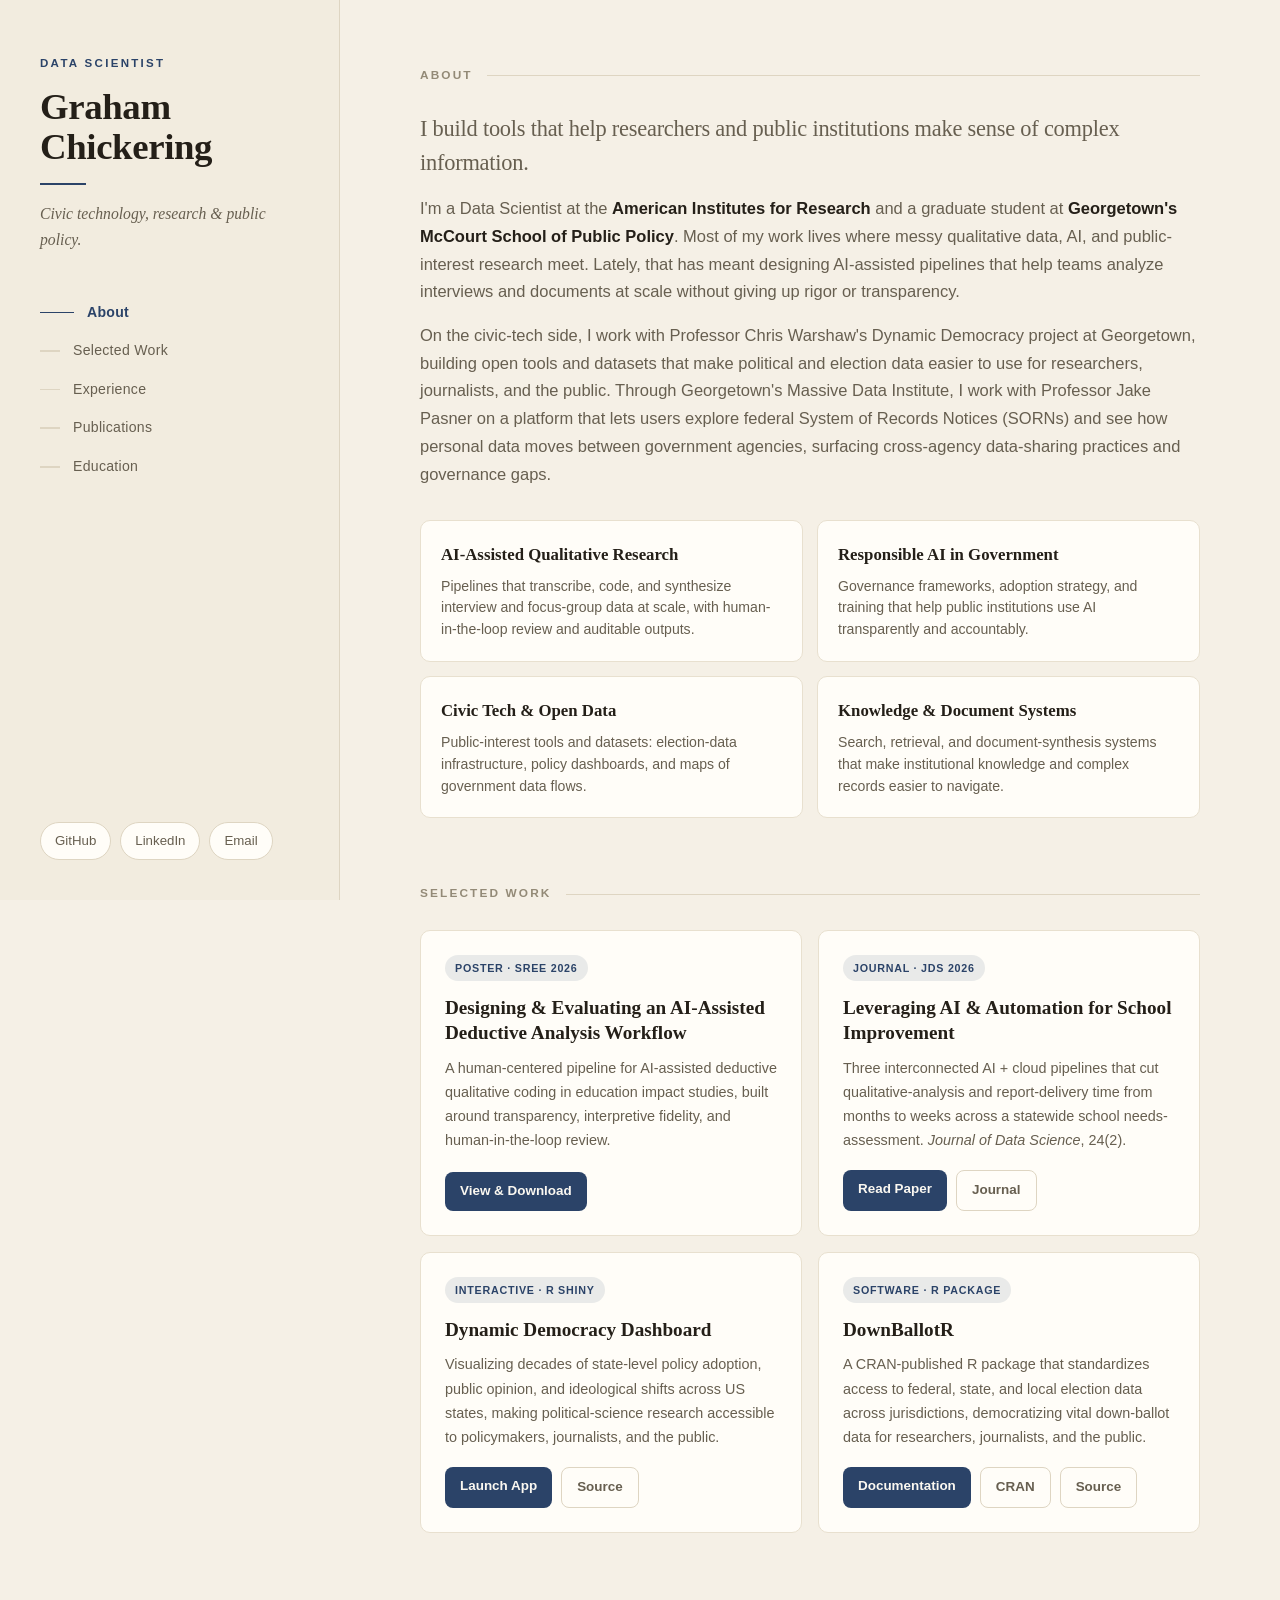
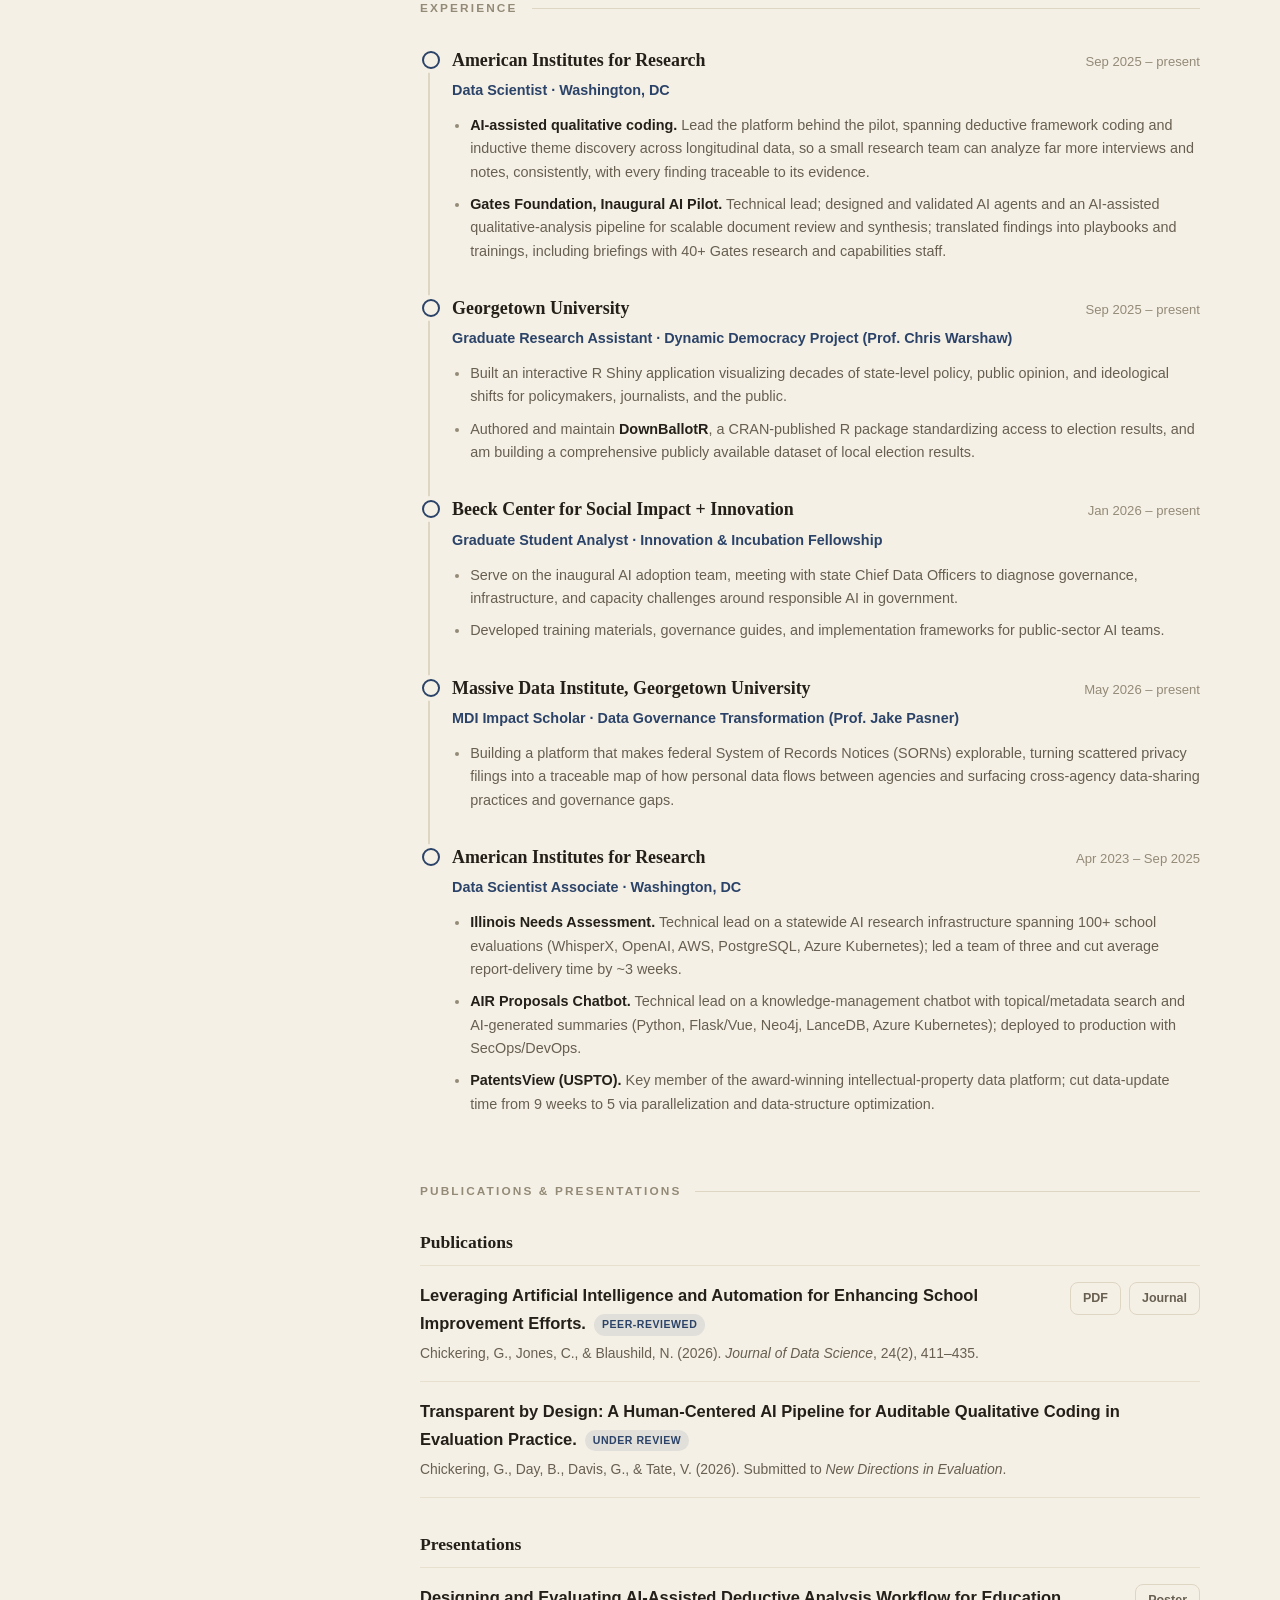
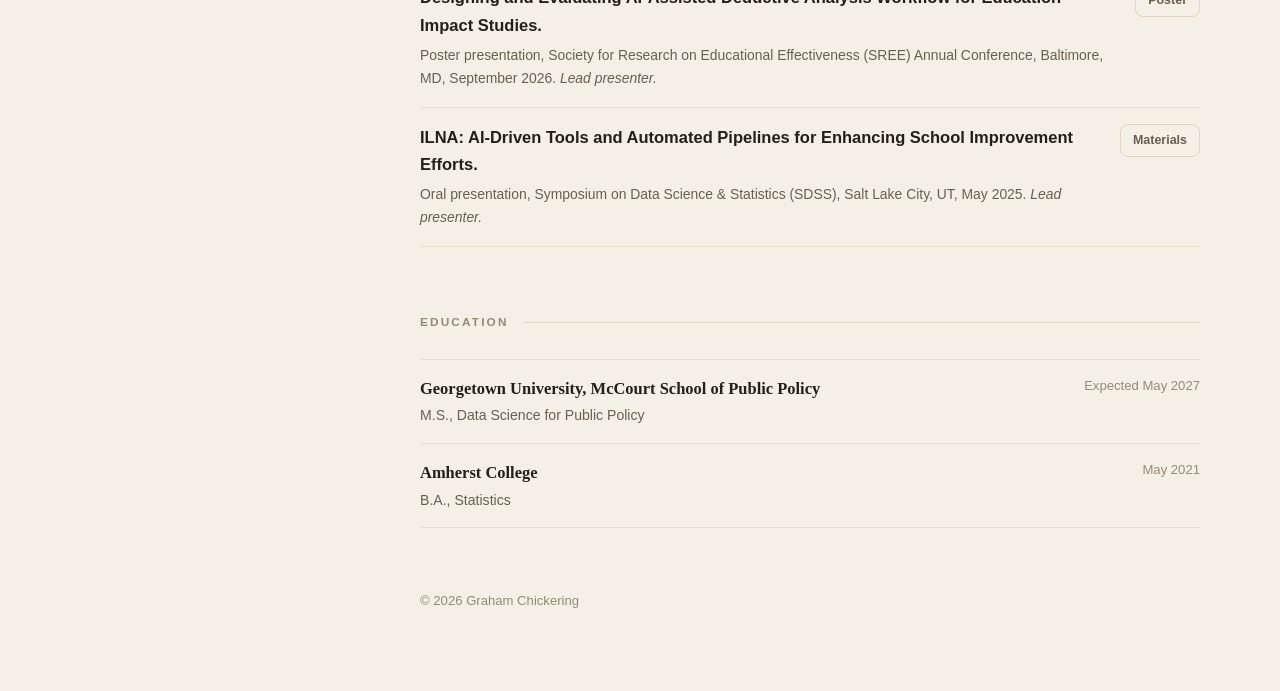
==== index.html @ 58090d2b "Mark JDS paper as peer-reviewed; remove duplicate poster PDF Co-Authored-By: Claude Opus 4.8 (1M con" ====
<!DOCTYPE html>
<html lang="en">
<head>
  <meta charset="utf-8">
  <meta name="viewport" content="width=device-width, initial-scale=1">
  <title>Graham Chickering</title>
  <meta name="description" content="Graham Chickering, Data Scientist working at the intersection of civic technology, research, and public policy.">
  <link rel="stylesheet" href="styles.css">
  <link rel="icon" href="data:image/svg+xml,<svg xmlns='http://www.w3.org/2000/svg' viewBox='0 0 100 100'><text y='.9em' font-size='90'>📊</text></svg>">
</head>
<body>

  <!-- =============== SIDEBAR =============== -->
  <aside class="sidebar">
    <div class="brand">
      <p class="eyebrow">Data Scientist</p>
      <h1>Graham<br>Chickering</h1>
      <p class="tagline">Civic technology, research &amp; public policy.</p>
    </div>

    <nav class="side-nav">
      <a href="#about"><span class="bar"></span>About</a>
      <a href="#work"><span class="bar"></span>Selected Work</a>
      <a href="#experience"><span class="bar"></span>Experience</a>
      <a href="#publications"><span class="bar"></span>Publications</a>
      <a href="#education"><span class="bar"></span>Education</a>
    </nav>

    <div class="contacts">
      <a href="https://github.com/gchickering21" target="_blank" rel="noopener">GitHub</a>
      <a href="https://www.linkedin.com/in/graham-chickering-8012ba193/" target="_blank" rel="noopener">LinkedIn</a>
      <a href="mailto:grahamchickering@gmail.com">Email</a>
    </div>
  </aside>

  <!-- =============== MAIN =============== -->
  <main>
    <div class="inner">

      <!-- ABOUT -->
      <section id="about" class="about">
        <h2 class="section-title">About</h2>
        <p class="lead">I build tools that help researchers and public institutions make sense of complex information.</p>
        <p>I'm a Data Scientist at the <strong>American Institutes for Research</strong> and a graduate student at <strong>Georgetown's McCourt School of Public Policy</strong>. Most of my work lives where messy qualitative data, AI, and public-interest research meet. Lately, that has meant designing AI-assisted pipelines that help teams analyze interviews and documents at scale without giving up rigor or transparency.</p>
        <p>On the civic-tech side, I work with Professor Chris Warshaw's Dynamic Democracy project at Georgetown, building open tools and datasets that make political and election data easier to use for researchers, journalists, and the public. Through Georgetown's Massive Data Institute, I work with Professor Jake Pasner on a platform that lets users explore federal System of Records Notices (SORNs) and see how personal data moves between government agencies, surfacing cross-agency data-sharing practices and governance gaps.</p>

        <div class="focus-grid">
          <div class="focus-item">
            <h3>AI-Assisted Qualitative Research</h3>
            <p>Pipelines that transcribe, code, and synthesize interview and focus-group data at scale, with human-in-the-loop review and auditable outputs.</p>
          </div>
          <div class="focus-item">
            <h3>Responsible AI in Government</h3>
            <p>Governance frameworks, adoption strategy, and training that help public institutions use AI transparently and accountably.</p>
          </div>
          <div class="focus-item">
            <h3>Civic Tech &amp; Open Data</h3>
            <p>Public-interest tools and datasets: election-data infrastructure, policy dashboards, and maps of government data flows.</p>
          </div>
          <div class="focus-item">
            <h3>Knowledge &amp; Document Systems</h3>
            <p>Search, retrieval, and document-synthesis systems that make institutional knowledge and complex records easier to navigate.</p>
          </div>
        </div>
      </section>

      <!-- SELECTED WORK -->
      <section id="work">
        <h2 class="section-title">Selected Work</h2>
        <div class="grid">

          <article class="card">
            <span class="badge">Poster · SREE 2026</span>
            <h3>Designing &amp; Evaluating an AI-Assisted Deductive Analysis Workflow</h3>
            <p>A human-centered pipeline for AI-assisted deductive qualitative coding in education impact studies, built around transparency, interpretive fidelity, and human-in-the-loop review.</p>
            <div class="actions">
              <a class="primary" href="sree.html">View &amp; Download</a>
            </div>
          </article>

          <article class="card">
            <span class="badge">Journal · JDS 2026</span>
            <h3>Leveraging AI &amp; Automation for School Improvement</h3>
            <p>Three interconnected AI + cloud pipelines that cut qualitative-analysis and report-delivery time from months to weeks across a statewide school needs-assessment. <em>Journal of Data Science</em>, 24(2).</p>
            <div class="actions">
              <a class="primary" href="paper.html">Read Paper</a>
              <a class="ghost" href="https://jds-online.org/journal/JDS/article/1464/info" target="_blank" rel="noopener">Journal</a>
            </div>
          </article>

          <article class="card">
            <span class="badge">Interactive · R Shiny</span>
            <h3>Dynamic Democracy Dashboard</h3>
            <p>Visualizing decades of state-level policy adoption, public opinion, and ideological shifts across US states, making political-science research accessible to policymakers, journalists, and the public.</p>
            <div class="actions">
              <a class="primary" href="https://dynamicdemocracy.shinyapps.io/ShinyApp/" target="_blank" rel="noopener">Launch App</a>
              <a class="ghost" href="https://github.com/gchickering21/Dynamic_Democracy_ShinyApp" target="_blank" rel="noopener">Source</a>
            </div>
          </article>

          <article class="card">
            <span class="badge">Software · R package</span>
            <h3>DownBallotR</h3>
            <p>A CRAN-published R package that standardizes access to federal, state, and local election data across jurisdictions, democratizing vital down-ballot data for researchers, journalists, and the public.</p>
            <div class="actions">
              <a class="primary" href="https://gchickering21.github.io/DownBallotR/" target="_blank" rel="noopener">Documentation</a>
              <a class="ghost" href="https://cloud.r-project.org/web/packages/DownBallotR/index.html" target="_blank" rel="noopener">CRAN</a>
              <a class="ghost" href="https://github.com/gchickering21/DownBallotR" target="_blank" rel="noopener">Source</a>
            </div>
          </article>

        </div>
      </section>

      <!-- EXPERIENCE -->
      <section id="experience">
        <h2 class="section-title">Experience</h2>
        <div class="timeline">

          <div class="xp-item">
            <div class="xp-head">
              <span class="org">American Institutes for Research</span>
              <span class="dates">Sep 2025 – present</span>
            </div>
            <p class="xp-role">Data Scientist · Washington, DC</p>
            <ul>
              <li><span class="proj">AI-assisted qualitative coding.</span> Lead the platform behind the pilot, spanning deductive framework coding and inductive theme discovery across longitudinal data, so a small research team can analyze far more interviews and notes, consistently, with every finding traceable to its evidence.</li>
              <li><span class="proj">Gates Foundation, Inaugural AI Pilot.</span> Technical lead; designed and validated AI agents and an AI-assisted qualitative-analysis pipeline for scalable document review and synthesis; translated findings into playbooks and trainings, including briefings with 40+ Gates research and capabilities staff.</li>
            </ul>
          </div>

          <div class="xp-item">
            <div class="xp-head">
              <span class="org">Georgetown University</span>
              <span class="dates">Sep 2025 – present</span>
            </div>
            <p class="xp-role">Graduate Research Assistant · Dynamic Democracy Project (Prof. Chris Warshaw)</p>
            <ul>
              <li>Built an interactive R Shiny application visualizing decades of state-level policy, public opinion, and ideological shifts for policymakers, journalists, and the public.</li>
              <li>Authored and maintain <span class="proj">DownBallotR</span>, a CRAN-published R package standardizing access to election results, and am building a comprehensive publicly available dataset of local election results.</li>
            </ul>
          </div>

          <div class="xp-item">
            <div class="xp-head">
              <span class="org">Beeck Center for Social Impact + Innovation</span>
              <span class="dates">Jan 2026 – present</span>
            </div>
            <p class="xp-role">Graduate Student Analyst · <a href="https://beeckcenter.georgetown.edu/projects/innovation-incubation-fellowship/" target="_blank" rel="noopener">Innovation &amp; Incubation Fellowship</a></p>
            <ul>
              <li>Serve on the inaugural AI adoption team, meeting with state Chief Data Officers to diagnose governance, infrastructure, and capacity challenges around responsible AI in government.</li>
              <li>Developed training materials, governance guides, and implementation frameworks for public-sector AI teams.</li>
            </ul>
          </div>

          <div class="xp-item">
            <div class="xp-head">
              <span class="org">Massive Data Institute, Georgetown University</span>
              <span class="dates">May 2026 – present</span>
            </div>
            <p class="xp-role">MDI Impact Scholar · <a href="https://mdi.georgetown.edu/dgt/" target="_blank" rel="noopener">Data Governance Transformation</a> (Prof. Jake Pasner)</p>
            <ul>
              <li>Building a platform that makes federal System of Records Notices (SORNs) explorable, turning scattered privacy filings into a traceable map of how personal data flows between agencies and surfacing cross-agency data-sharing practices and governance gaps.</li>
            </ul>
          </div>

          <div class="xp-item">
            <div class="xp-head">
              <span class="org">American Institutes for Research</span>
              <span class="dates">Apr 2023 – Sep 2025</span>
            </div>
            <p class="xp-role">Data Scientist Associate · Washington, DC</p>
            <ul>
              <li><span class="proj">Illinois Needs Assessment.</span> Technical lead on a statewide AI research infrastructure spanning 100+ school evaluations (WhisperX, OpenAI, AWS, PostgreSQL, Azure Kubernetes); led a team of three and cut average report-delivery time by ~3 weeks.</li>
              <li><span class="proj">AIR Proposals Chatbot.</span> Technical lead on a knowledge-management chatbot with topical/metadata search and AI-generated summaries (Python, Flask/Vue, Neo4j, LanceDB, Azure Kubernetes); deployed to production with SecOps/DevOps.</li>
              <li><span class="proj">PatentsView (USPTO).</span> Key member of the award-winning intellectual-property data platform; cut data-update time from 9 weeks to 5 via parallelization and data-structure optimization.</li>
            </ul>
          </div>

        </div>
      </section>

      <!-- PUBLICATIONS -->
      <section id="publications">
        <h2 class="section-title">Publications &amp; Presentations</h2>

        <div class="pub-group">
          <h3>Publications</h3>

          <div class="pub">
            <div class="cite">
              <p class="cite"><span class="title">Leveraging Artificial Intelligence and Automation for Enhancing School Improvement Efforts.</span><span class="status">Peer-reviewed</span></p>
              <p class="venue">Chickering, G., Jones, C., &amp; Blaushild, N. (2026). <em>Journal of Data Science</em>, 24(2), 411–435.</p>
            </div>
            <div class="pub-links">
              <a href="paper.html">PDF</a>
              <a href="https://jds-online.org/journal/JDS/article/1464/info" target="_blank" rel="noopener">Journal</a>
            </div>
          </div>

          <div class="pub">
            <div class="cite">
              <p class="cite"><span class="title">Transparent by Design: A Human-Centered AI Pipeline for Auditable Qualitative Coding in Evaluation Practice.</span><span class="status">Under review</span></p>
              <p class="venue">Chickering, G., Day, B., Davis, G., &amp; Tate, V. (2026). Submitted to <em>New Directions in Evaluation</em>.</p>
            </div>
          </div>
        </div>

        <div class="pub-group">
          <h3>Presentations</h3>

          <div class="pub">
            <div class="cite">
              <p class="cite"><span class="title">Designing and Evaluating AI-Assisted Deductive Analysis Workflow for Education Impact Studies.</span></p>
              <p class="venue">Poster presentation, Society for Research on Educational Effectiveness (SREE) Annual Conference, Baltimore, MD, September 2026. <em>Lead presenter.</em></p>
            </div>
            <div class="pub-links">
              <a href="sree.html">Poster</a>
            </div>
          </div>

          <div class="pub">
            <div class="cite">
              <p class="cite"><span class="title">ILNA: AI-Driven Tools and Automated Pipelines for Enhancing School Improvement Efforts.</span></p>
              <p class="venue">Oral presentation, Symposium on Data Science &amp; Statistics (SDSS), Salt Lake City, UT, May 2025. <em>Lead presenter.</em></p>
            </div>
            <div class="pub-links">
              <a href="https://github.com/gchickering21/SDSS2025_materials" target="_blank" rel="noopener">Materials</a>
            </div>
          </div>
        </div>
      </section>

      <!-- EDUCATION -->
      <section id="education">
        <h2 class="section-title">Education</h2>
        <div class="edu-item">
          <div>
            <div class="school">Georgetown University, McCourt School of Public Policy</div>
            <div class="deg">M.S., Data Science for Public Policy</div>
          </div>
          <span class="dates">Expected May 2027</span>
        </div>
        <div class="edu-item">
          <div>
            <div class="school">Amherst College</div>
            <div class="deg">B.A., Statistics</div>
          </div>
          <span class="dates">May 2021</span>
        </div>
      </section>

      <footer>
        <p>&copy; <span id="yr">2026</span> Graham Chickering</p>
      </footer>

    </div>
  </main>

  <script>
    document.getElementById('yr').textContent = new Date().getFullYear();

    // Scroll-spy: highlight the sidebar link for the section in view
    const links = [...document.querySelectorAll('.side-nav a')];
    const map = new Map(links.map(a => [a.getAttribute('href').slice(1), a]));
    const spy = new IntersectionObserver((entries) => {
      entries.forEach(e => {
        if (e.isIntersecting) {
          links.forEach(a => a.classList.remove('active'));
          map.get(e.target.id)?.classList.add('active');
        }
      });
    }, { rootMargin: '-45% 0px -50% 0px', threshold: 0 });
    document.querySelectorAll('main section[id]').forEach(s => spy.observe(s));
  </script>
</body>
</html>
---- styles.css ----
/* =======================================================================
   Graham Chickering — personal site
   Warm academic · fixed sidebar · serif display + sans body
   ======================================================================= */

:root {
  --bg: #f5f0e6;                /* warm paper */
  --surface: #fffdf8;           /* ivory card */
  --surface-2: #ece5d6;
  --border: #ded5c2;
  --border-soft: #e8e0cf;
  --text: #241f18;              /* dark ink */
  --text-muted: #675f50;
  --text-dim: #938a77;
  --accent: #2b4368;            /* navy ink */
  --accent-ink: #223a5c;
  --accent-soft: rgba(43, 67, 104, .10);
  --sidebar-w: 340px;
  --radius: 10px;
  --maxw: 780px;
  --serif: "Iowan Old Style", "Palatino Linotype", Palatino, Georgia, Cambria, "Times New Roman", serif;
  --sans: "Inter", -apple-system, BlinkMacSystemFont, "Segoe UI", Roboto, Helvetica, Arial, sans-serif;
}

* { box-sizing: border-box; }
html { -webkit-text-size-adjust: 100%; scroll-behavior: smooth; }
body {
  margin: 0;
  font-family: var(--sans);
  background: var(--bg);
  color: var(--text);
  line-height: 1.68;
  font-size: 16.5px;
  -webkit-font-smoothing: antialiased;
}
a { color: var(--accent); text-decoration: none; }
a:hover { color: var(--accent-ink); text-decoration: underline; text-underline-offset: 2px; }
::selection { background: var(--accent-soft); color: var(--accent-ink); }

/* ---- Layout ----------------------------------------------------------- */
.sidebar {
  position: fixed; top: 0; left: 0; z-index: 10;
  width: var(--sidebar-w); height: 100vh;
  padding: 54px 40px 40px;
  display: flex; flex-direction: column;
  border-right: 1px solid var(--border);
  background: #f2ecdf;
  overflow-y: auto;
}
main {
  margin-left: var(--sidebar-w);
  padding: 66px clamp(28px, 6vw, 92px);
}
.inner { max-width: var(--maxw); margin: 0 auto; }

/* ---- Sidebar ---------------------------------------------------------- */
.brand { margin-bottom: 34px; }
.eyebrow {
  font-size: .72rem; letter-spacing: .2em; text-transform: uppercase;
  color: var(--accent); font-weight: 600; margin: 0 0 14px;
}
.brand h1 {
  font-family: var(--serif); font-weight: 600;
  font-size: 2.3rem; line-height: 1.08; margin: 0 0 16px; letter-spacing: -.01em;
  color: var(--text);
}
.brand h1::after {
  content: ""; display: block; width: 46px; height: 2px;
  background: var(--accent); margin: 16px 0 0;
}
.brand .tagline { color: var(--text-muted); font-size: .98rem; margin: 0; font-family: var(--serif); font-style: italic; }

nav.side-nav { margin: 6px 0 30px; display: flex; flex-direction: column; gap: 1px; }
nav.side-nav a {
  display: flex; align-items: center; gap: 13px;
  color: var(--text-muted); font-size: .88rem; font-weight: 500;
  padding: 7px 0; letter-spacing: .02em; transition: color .18s;
}
nav.side-nav a:hover { color: var(--text); text-decoration: none; }
nav.side-nav a .bar { width: 20px; height: 1.5px; background: var(--border); transition: all .18s; }
nav.side-nav a:hover .bar { background: var(--text-muted); width: 28px; }
nav.side-nav a.active { color: var(--accent); font-weight: 600; }
nav.side-nav a.active .bar { background: var(--accent); width: 34px; }

.contacts { margin-top: auto; padding-top: 26px; display: flex; flex-wrap: wrap; gap: 9px; }
.contacts a {
  display: inline-flex; align-items: center; gap: 7px;
  padding: 7px 14px; border: 1px solid var(--border); border-radius: 999px;
  color: var(--text-muted); font-size: .83rem; font-weight: 500; transition: all .18s; background: var(--surface);
}
.contacts a:hover { color: var(--accent); border-color: var(--accent); text-decoration: none; }

/* ---- Sections --------------------------------------------------------- */
section { margin-bottom: 66px; scroll-margin-top: 40px; }
section:last-of-type { margin-bottom: 40px; }
.section-title {
  font-size: .74rem; letter-spacing: .18em; text-transform: uppercase;
  color: var(--text-dim); font-weight: 700; margin: 0 0 26px;
  display: flex; align-items: center; gap: 14px;
}
.section-title::after { content: ""; flex: 1; height: 1px; background: var(--border); }

.lead {
  font-family: var(--serif); font-size: 1.4rem; line-height: 1.5; color: var(--text);
  margin: 0 0 22px; letter-spacing: -.01em;
}
.about p { color: var(--text-muted); margin: 0 0 16px; }
.about p strong { color: var(--text); font-weight: 600; }

/* ---- Focus areas ------------------------------------------------------ */
.focus-grid { display: grid; grid-template-columns: repeat(2, 1fr); gap: 14px; margin-top: 32px; }
@media (max-width: 560px) { .focus-grid { grid-template-columns: 1fr; } }
.focus-item {
  padding: 20px; border: 1px solid var(--border-soft); border-radius: var(--radius);
  background: var(--surface); transition: border-color .18s, transform .18s;
}
.focus-item:hover { border-color: var(--accent); transform: translateY(-2px); }
.focus-item h3 { font-family: var(--serif); margin: 0 0 6px; font-size: 1.05rem; color: var(--text); font-weight: 600; }
.focus-item p { margin: 0; color: var(--text-muted); font-size: .88rem; line-height: 1.56; }

/* ---- Work cards ------------------------------------------------------- */
.grid { display: grid; grid-template-columns: repeat(2, 1fr); gap: 16px; }
@media (max-width: 620px) { .grid { grid-template-columns: 1fr; } }
.card {
  position: relative; background: var(--surface); border: 1px solid var(--border-soft);
  border-radius: var(--radius); padding: 24px; display: flex; flex-direction: column;
  transition: border-color .18s, transform .18s, box-shadow .18s;
}
.card:hover { border-color: var(--accent); transform: translateY(-2px); box-shadow: 0 12px 30px rgba(60,45,20,.08); }
.card .badge {
  align-self: flex-start; font-size: .67rem; font-weight: 700; letter-spacing: .07em;
  text-transform: uppercase; color: var(--accent); background: var(--accent-soft);
  padding: 4px 10px; border-radius: 999px; margin-bottom: 15px;
}
.card h3 { font-family: var(--serif); margin: 0 0 10px; font-size: 1.2rem; line-height: 1.28; color: var(--text); font-weight: 600; }
.card p { margin: 0 0 18px; color: var(--text-muted); font-size: .9rem; flex: 1; }
.card .actions { display: flex; flex-wrap: wrap; gap: 9px; }
.card .actions a { font-size: .84rem; font-weight: 600; padding: 8px 15px; border-radius: 8px; transition: all .15s; }
.card .actions a.primary { background: var(--accent); color: #fbf8f1; }
.card .actions a.primary:hover { filter: brightness(1.12); color: #fbf8f1; text-decoration: none; }
.card .actions a.ghost { border: 1px solid var(--border); color: var(--text-muted); }
.card .actions a.ghost:hover { border-color: var(--accent); color: var(--accent); text-decoration: none; }
.card.pending { border-style: dashed; border-color: var(--border); }
.card.pending .badge { background: var(--surface-2); color: var(--text-dim); }
.card code { background: var(--surface-2); padding: 1px 6px; border-radius: 5px; font-size: .82em; color: var(--accent-ink); }

/* ---- Experience timeline ---------------------------------------------- */
.xp-item { position: relative; padding: 0 0 30px 32px; }
.xp-item:last-child { padding-bottom: 0; }
.xp-item::before { content: ""; position: absolute; left: 8px; top: 8px; bottom: -6px; width: 2px; background: var(--border); }
.xp-item:last-child::before { display: none; }
.xp-item::after {
  content: ""; position: absolute; left: 2px; top: 6px; width: 14px; height: 14px; border-radius: 50%;
  background: var(--bg); border: 2px solid var(--accent); box-shadow: 0 0 0 4px var(--bg);
}
.xp-head { display: flex; justify-content: space-between; gap: 14px; flex-wrap: wrap; align-items: baseline; }
.xp-head .org { font-family: var(--serif); font-weight: 600; font-size: 1.12rem; color: var(--text); }
.xp-head .dates { color: var(--text-dim); font-size: .82rem; white-space: nowrap; }
.xp-role { color: var(--accent); font-weight: 600; margin: 3px 0 12px; font-size: .9rem; }
.xp-item ul { margin: 0; padding-left: 1.1em; }
.xp-item li { margin: 0 0 9px; font-size: .9rem; color: var(--text-muted); line-height: 1.62; }
.xp-item li::marker { color: var(--text-dim); }
.xp-item li:last-child { margin-bottom: 0; }
.xp-item li .proj { font-weight: 600; color: var(--text); }

/* ---- Publications ----------------------------------------------------- */
.pub-group { margin-bottom: 32px; }
.pub-group:last-child { margin-bottom: 0; }
.pub-group h3 { font-family: var(--serif); font-size: 1.1rem; margin: 0 0 8px; color: var(--text); font-weight: 600; }
.pub {
  padding: 16px 0; border-top: 1px solid var(--border-soft);
  display: grid; grid-template-columns: 1fr auto; gap: 6px 18px; align-items: start;
}
.pub:last-child { border-bottom: 1px solid var(--border-soft); }
.pub .cite { margin: 0; }
.pub .cite .title { font-weight: 600; color: var(--text); }
.pub .venue { color: var(--text-muted); font-size: .87rem; margin: 4px 0 0; }
.pub .status {
  display: inline-block; font-size: .66rem; font-weight: 700; letter-spacing: .05em;
  text-transform: uppercase; color: var(--accent); background: var(--accent-soft);
  padding: 2px 8px; border-radius: 999px; margin-left: 8px; vertical-align: middle;
}
.pub .pub-links { display: flex; flex-wrap: wrap; gap: 8px; justify-self: end; }
.pub .pub-links a {
  font-size: .78rem; font-weight: 600; padding: 5px 12px; border-radius: 8px;
  border: 1px solid var(--border); color: var(--text-muted); white-space: nowrap; transition: all .15s;
}
.pub .pub-links a:hover { border-color: var(--accent); color: var(--accent); text-decoration: none; }
@media (max-width: 600px) { .pub { grid-template-columns: 1fr; } .pub .pub-links { justify-self: start; } }

/* ---- Education -------------------------------------------------------- */
.edu-item {
  display: flex; justify-content: space-between; gap: 16px; flex-wrap: wrap;
  padding: 15px 0; border-top: 1px solid var(--border-soft);
}
.edu-item:last-of-type { border-bottom: 1px solid var(--border-soft); }
.edu-item .school { font-family: var(--serif); font-weight: 600; color: var(--text); font-size: 1.03rem; }
.edu-item .deg { color: var(--text-muted); font-size: .88rem; margin-top: 2px; }
.edu-item .dates { color: var(--text-dim); font-size: .82rem; white-space: nowrap; }
.honors { margin: 16px 0 0; color: var(--text-dim); font-size: .85rem; }

footer { color: var(--text-dim); font-size: .82rem; padding-top: 8px; }

/* ---- Responsive: collapse sidebar to top ------------------------------ */
@media (max-width: 900px) {
  .sidebar {
    position: static; width: 100%; height: auto; overflow: visible;
    padding: 40px 28px 26px; border-right: 0; border-bottom: 1px solid var(--border);
  }
  main { margin-left: 0; padding: 44px 28px; }
  .contacts { margin-top: 24px; }
  nav.side-nav { flex-flow: row wrap; gap: 6px 18px; margin-bottom: 6px; }
  nav.side-nav a .bar { display: none; }
  nav.side-nav a { padding: 4px 0; }
}

/* ---- PDF viewer pages ------------------------------------------------- */
body.viewer { display: flex; flex-direction: column; min-height: 100vh; }
.viewer-bar {
  display: flex; align-items: center; gap: 16px; flex-wrap: wrap;
  padding: 14px 24px; border-bottom: 1px solid var(--border); background: #f2ecdf;
}
.viewer-bar .back { font-weight: 600; color: var(--text-muted); }
.viewer-bar .back:hover { color: var(--accent); text-decoration: none; }
.viewer-bar h1 { font-family: var(--serif); font-size: 1.05rem; margin: 0; font-weight: 600; color: var(--text); flex: 1; min-width: 200px; }
.viewer-bar a.dl {
  background: var(--accent); color: #fbf8f1; padding: 8px 16px; border-radius: 8px;
  font-weight: 600; font-size: .86rem;
}
.viewer-bar a.dl:hover { filter: brightness(1.12); color: #fbf8f1; text-decoration: none; }
.viewer-bar a.dl.alt { background: transparent; border: 1px solid var(--border); color: var(--text-muted); }
.viewer-bar a.dl.alt:hover { border-color: var(--accent); color: var(--accent); filter: none; }
.pdf-frame { flex: 1; border: 0; width: 100%; min-height: 82vh; background: var(--surface-2); }
.pdf-fallback { padding: 40px 22px; text-align: center; color: var(--text-muted); }
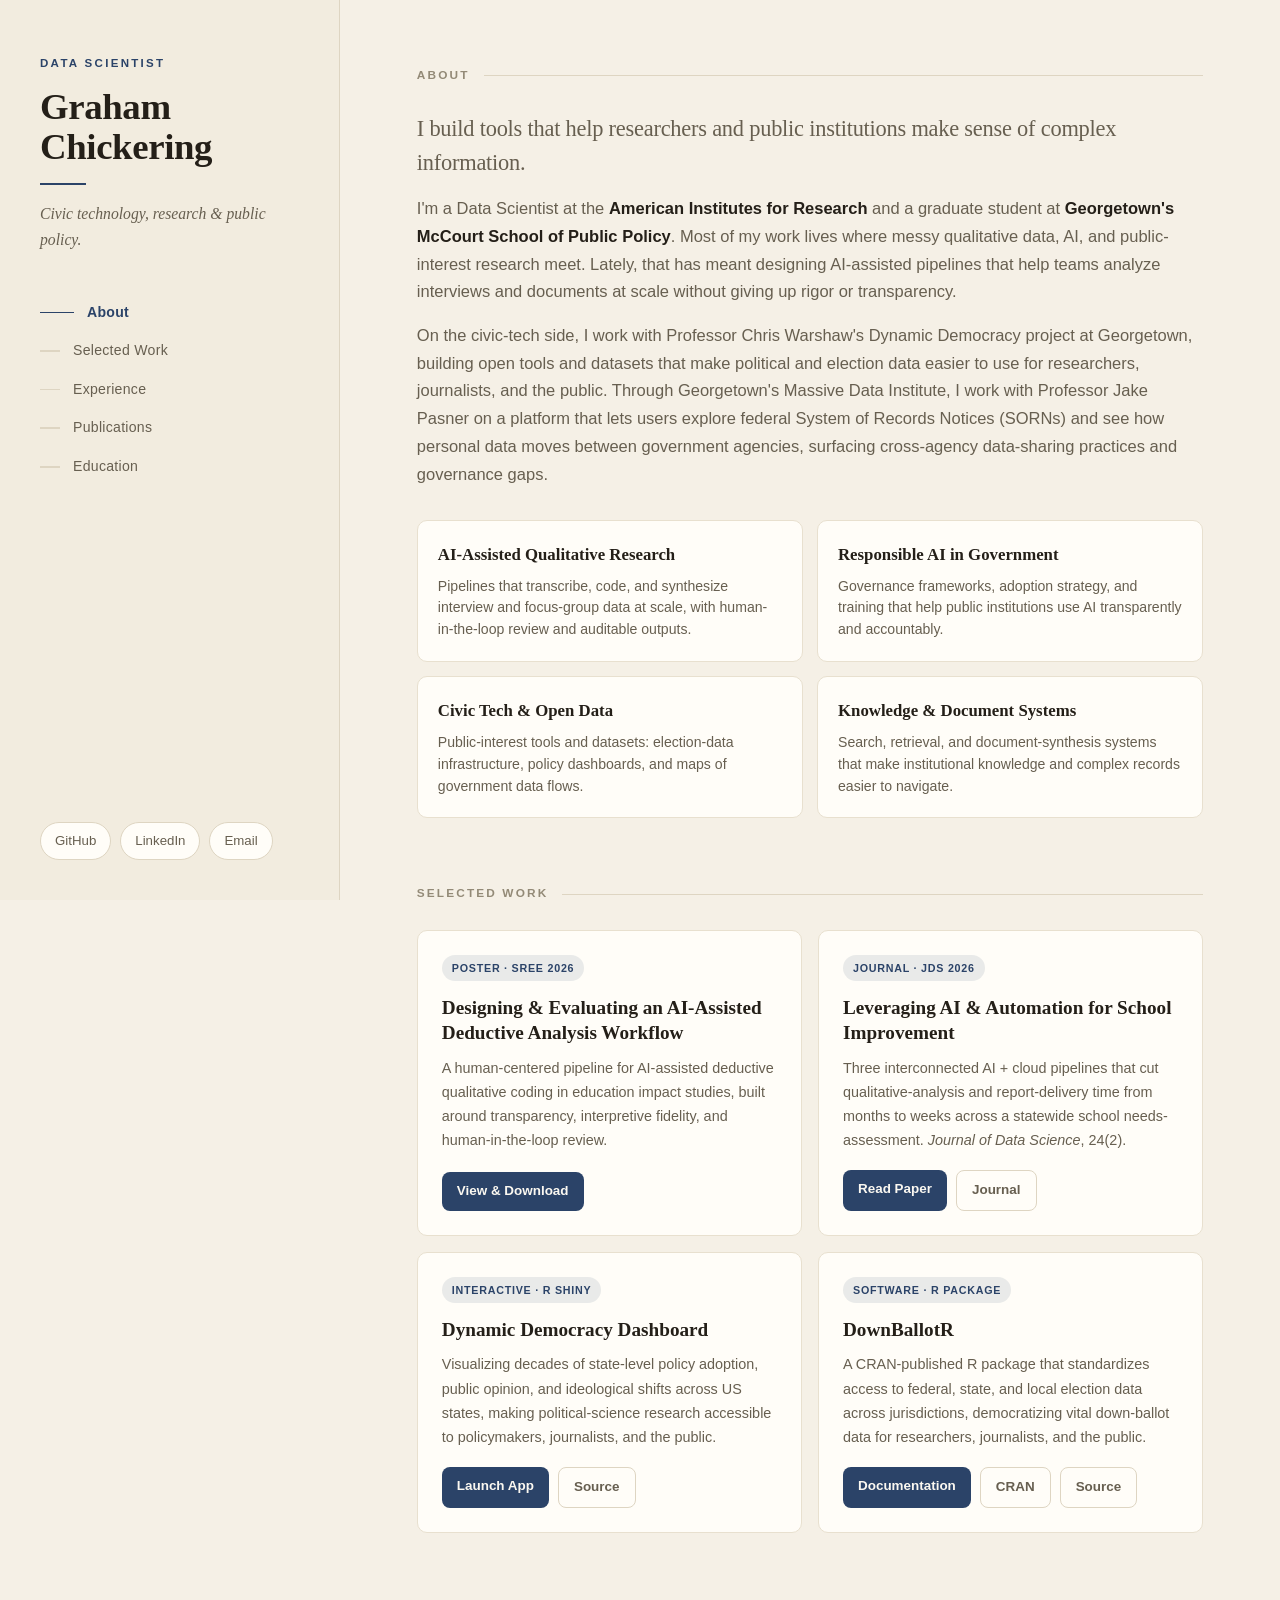
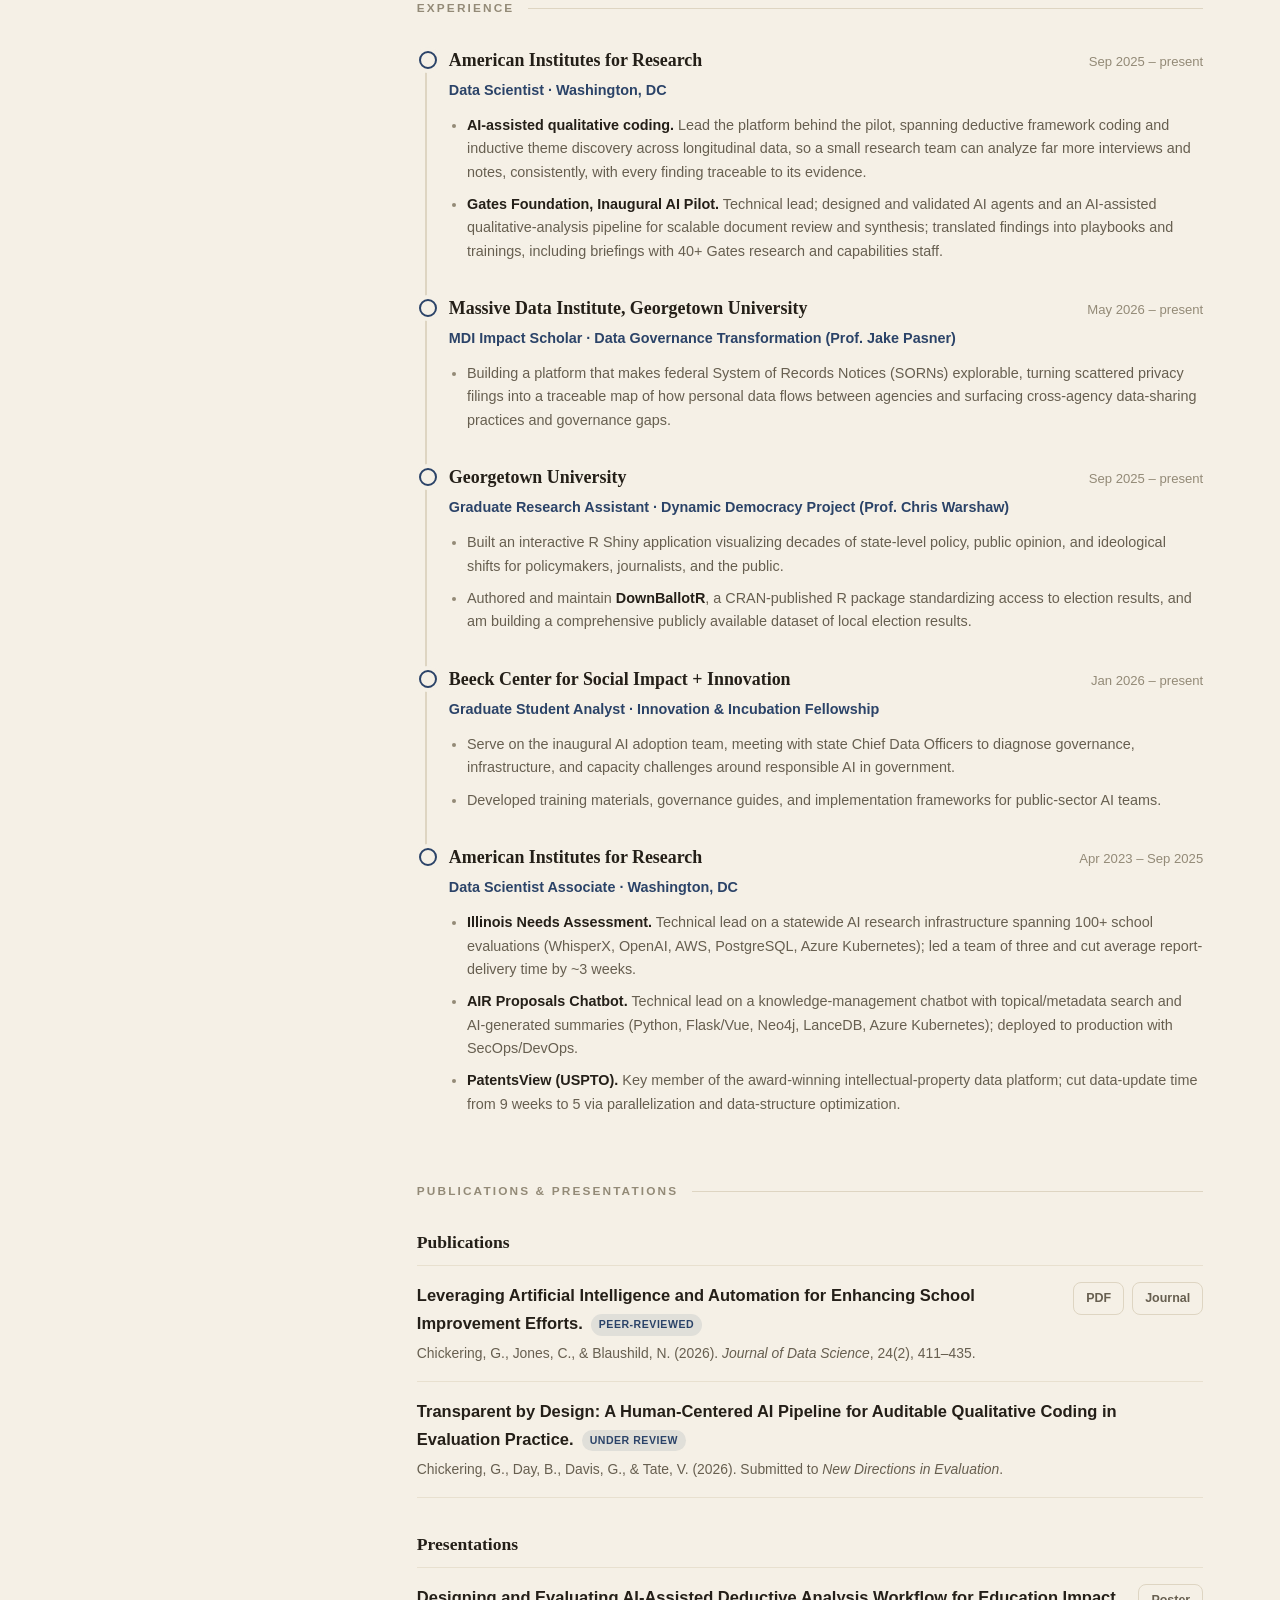
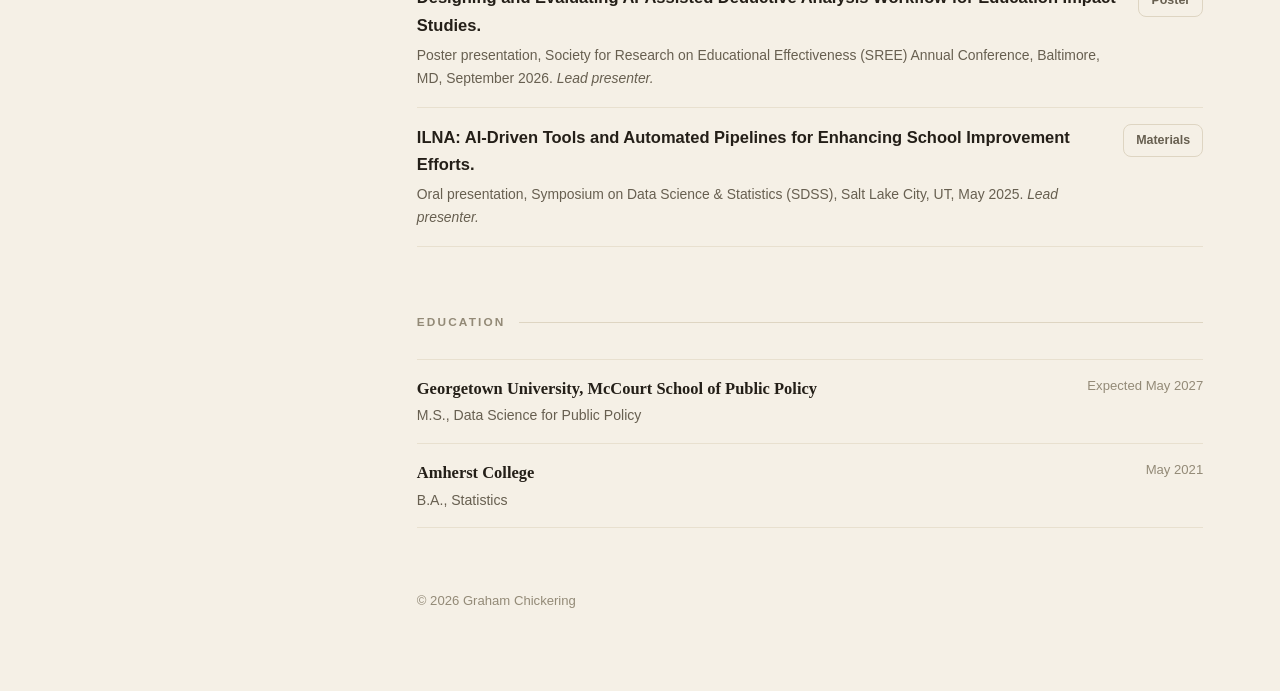
==== commit c4f32e18: "Move MDI Impact Scholar to second in Experience Co-Authored-By: Claude Opus 4.8 (1M context) <norepl" ====
--- a/index.html
+++ b/index.html
@@ -131,6 +131,17 @@
 
           <div class="xp-item">
             <div class="xp-head">
+              <span class="org">Massive Data Institute, Georgetown University</span>
+              <span class="dates">May 2026 – present</span>
+            </div>
+            <p class="xp-role">MDI Impact Scholar · <a href="https://mdi.georgetown.edu/dgt/" target="_blank" rel="noopener">Data Governance Transformation</a> (Prof. Jake Pasner)</p>
+            <ul>
+              <li>Building a platform that makes federal System of Records Notices (SORNs) explorable, turning scattered privacy filings into a traceable map of how personal data flows between agencies and surfacing cross-agency data-sharing practices and governance gaps.</li>
+            </ul>
+          </div>
+
+          <div class="xp-item">
+            <div class="xp-head">
               <span class="org">Georgetown University</span>
               <span class="dates">Sep 2025 – present</span>
             </div>
@@ -150,17 +161,6 @@
             <ul>
               <li>Serve on the inaugural AI adoption team, meeting with state Chief Data Officers to diagnose governance, infrastructure, and capacity challenges around responsible AI in government.</li>
               <li>Developed training materials, governance guides, and implementation frameworks for public-sector AI teams.</li>
-            </ul>
-          </div>
-
-          <div class="xp-item">
-            <div class="xp-head">
-              <span class="org">Massive Data Institute, Georgetown University</span>
-              <span class="dates">May 2026 – present</span>
-            </div>
-            <p class="xp-role">MDI Impact Scholar · <a href="https://mdi.georgetown.edu/dgt/" target="_blank" rel="noopener">Data Governance Transformation</a> (Prof. Jake Pasner)</p>
-            <ul>
-              <li>Building a platform that makes federal System of Records Notices (SORNs) explorable, turning scattered privacy filings into a traceable map of how personal data flows between agencies and surfacing cross-agency data-sharing practices and governance gaps.</li>
             </ul>
           </div>
 
--- a/styles.css
+++ b/styles.css
@@ -17,7 +17,7 @@
   --accent-soft: rgba(43, 67, 104, .10);
   --sidebar-w: 340px;
   --radius: 10px;
-  --maxw: 780px;
+  --maxw: 1160px;
   --serif: "Iowan Old Style", "Palatino Linotype", Palatino, Georgia, Cambria, "Times New Roman", serif;
   --sans: "Inter", -apple-system, BlinkMacSystemFont, "Segoe UI", Roboto, Helvetica, Arial, sans-serif;
 }
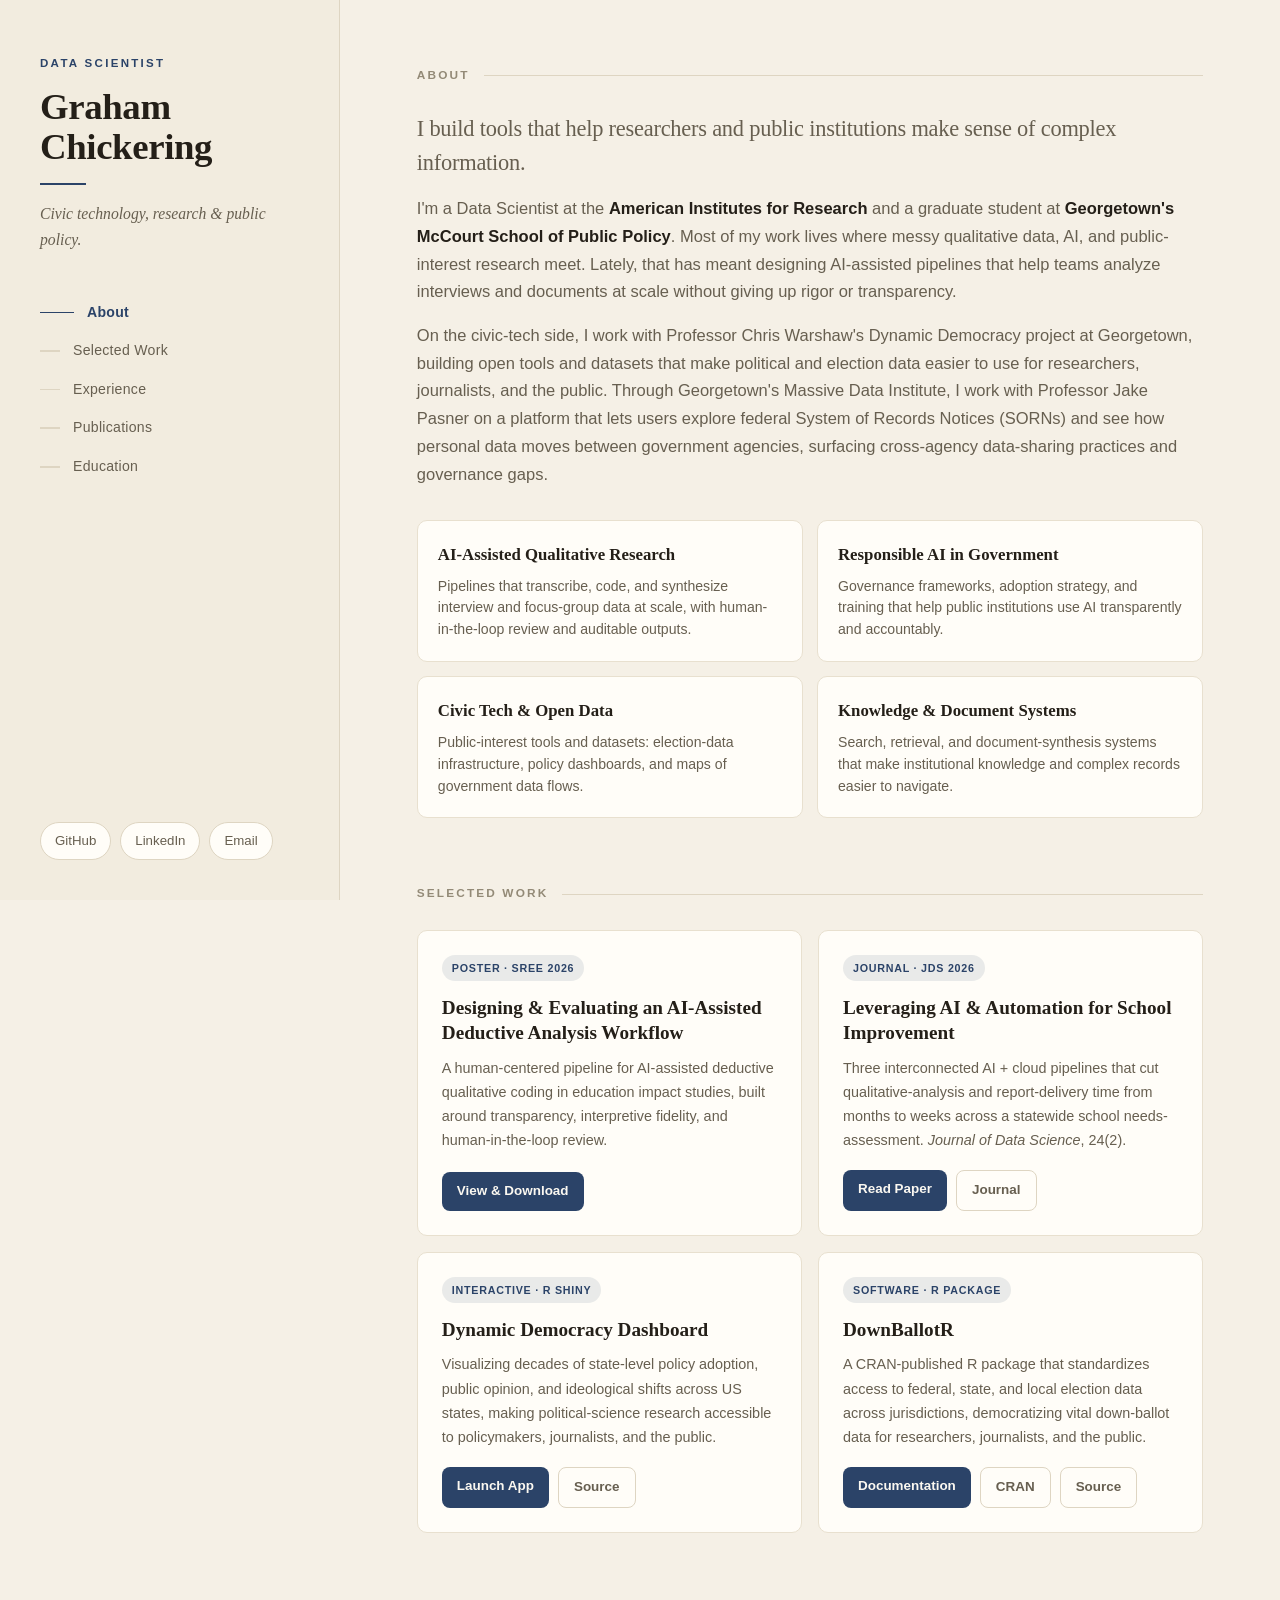
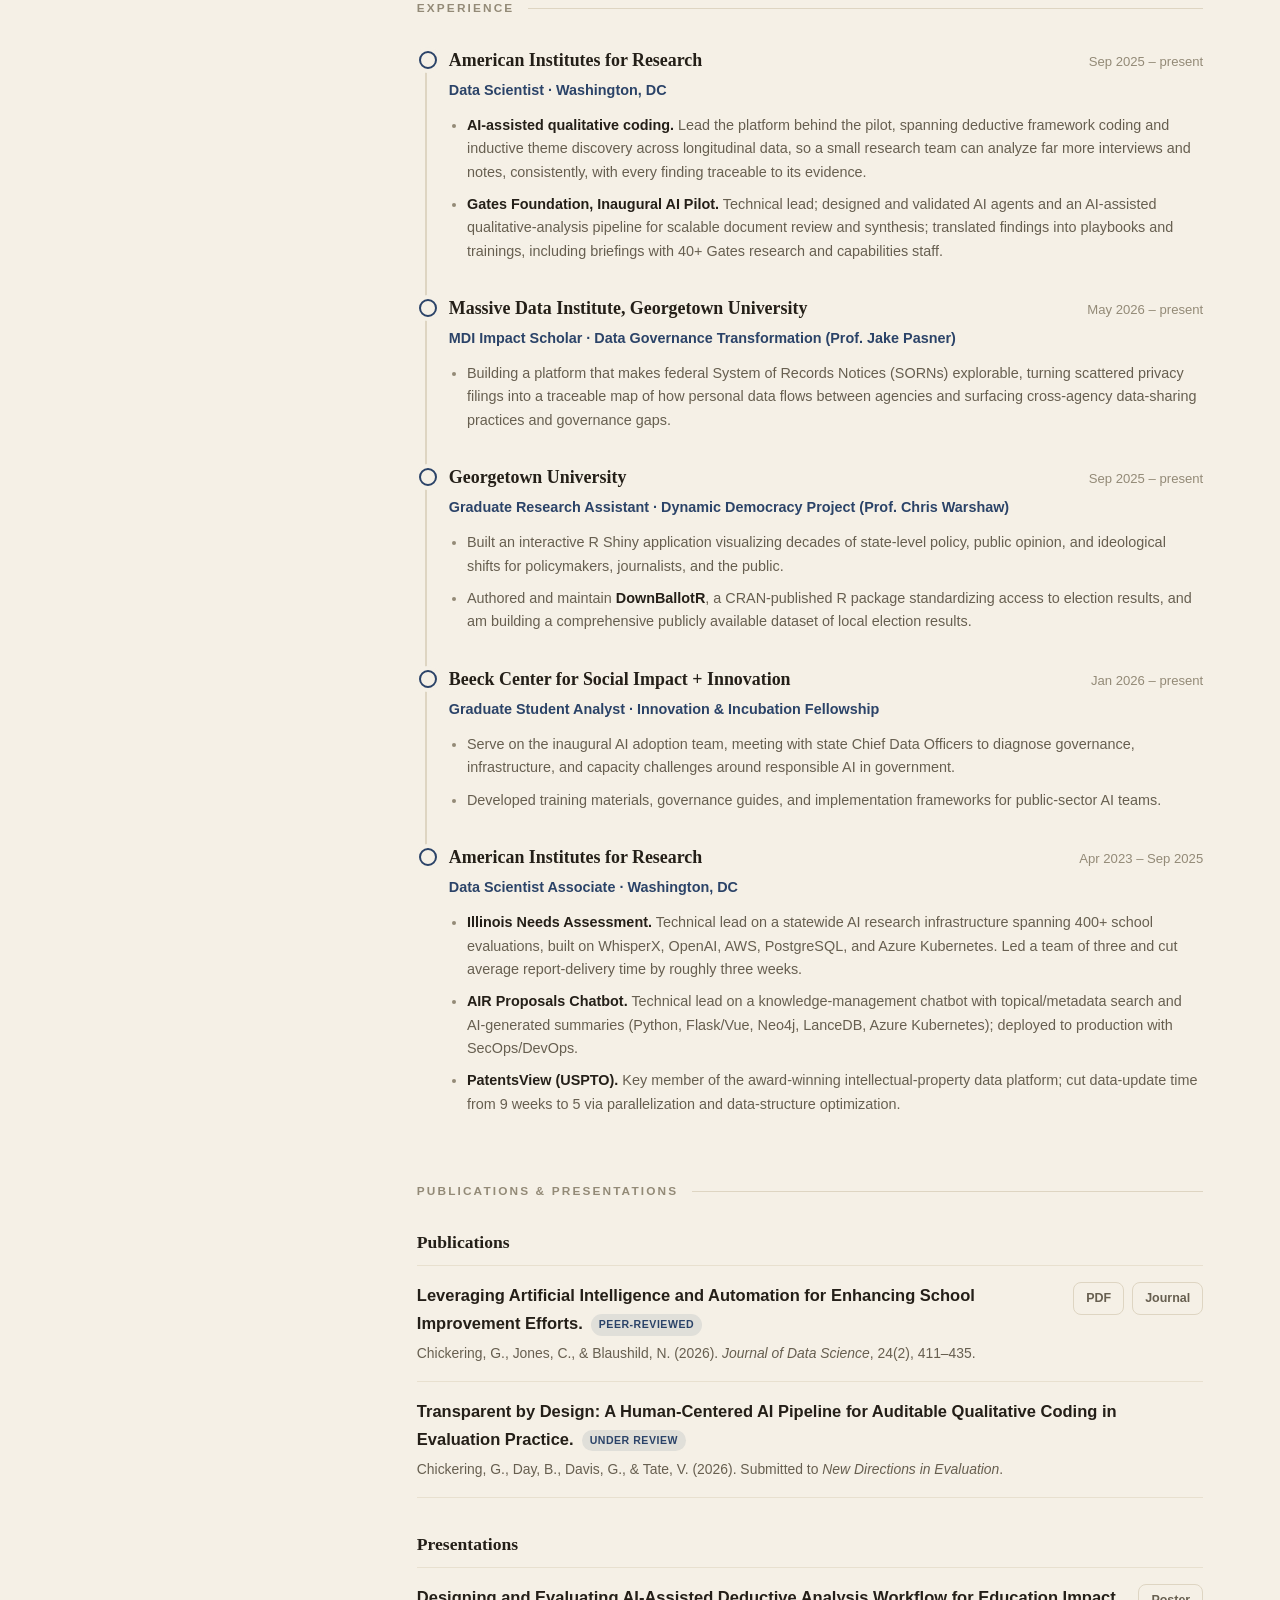
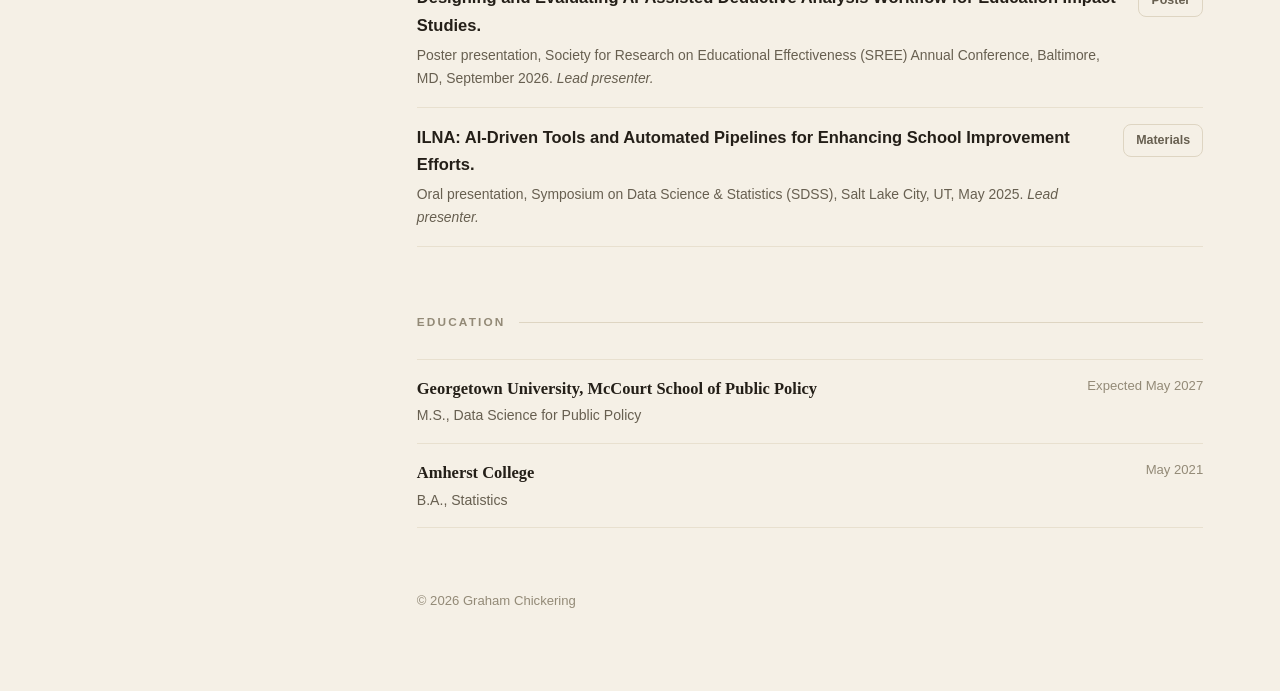
==== commit 5f801608: "ILNA bullet: 400+ evaluations, cleaner wording Co-Authored-By: Claude Opus 4.8 (1M context) <noreply" ====
--- a/index.html
+++ b/index.html
@@ -171,7 +171,7 @@
             </div>
             <p class="xp-role">Data Scientist Associate · Washington, DC</p>
             <ul>
-              <li><span class="proj">Illinois Needs Assessment.</span> Technical lead on a statewide AI research infrastructure spanning 100+ school evaluations (WhisperX, OpenAI, AWS, PostgreSQL, Azure Kubernetes); led a team of three and cut average report-delivery time by ~3 weeks.</li>
+              <li><span class="proj">Illinois Needs Assessment.</span> Technical lead on a statewide AI research infrastructure spanning 400+ school evaluations, built on WhisperX, OpenAI, AWS, PostgreSQL, and Azure Kubernetes. Led a team of three and cut average report-delivery time by roughly three weeks.</li>
               <li><span class="proj">AIR Proposals Chatbot.</span> Technical lead on a knowledge-management chatbot with topical/metadata search and AI-generated summaries (Python, Flask/Vue, Neo4j, LanceDB, Azure Kubernetes); deployed to production with SecOps/DevOps.</li>
               <li><span class="proj">PatentsView (USPTO).</span> Key member of the award-winning intellectual-property data platform; cut data-update time from 9 weeks to 5 via parallelization and data-structure optimization.</li>
             </ul>
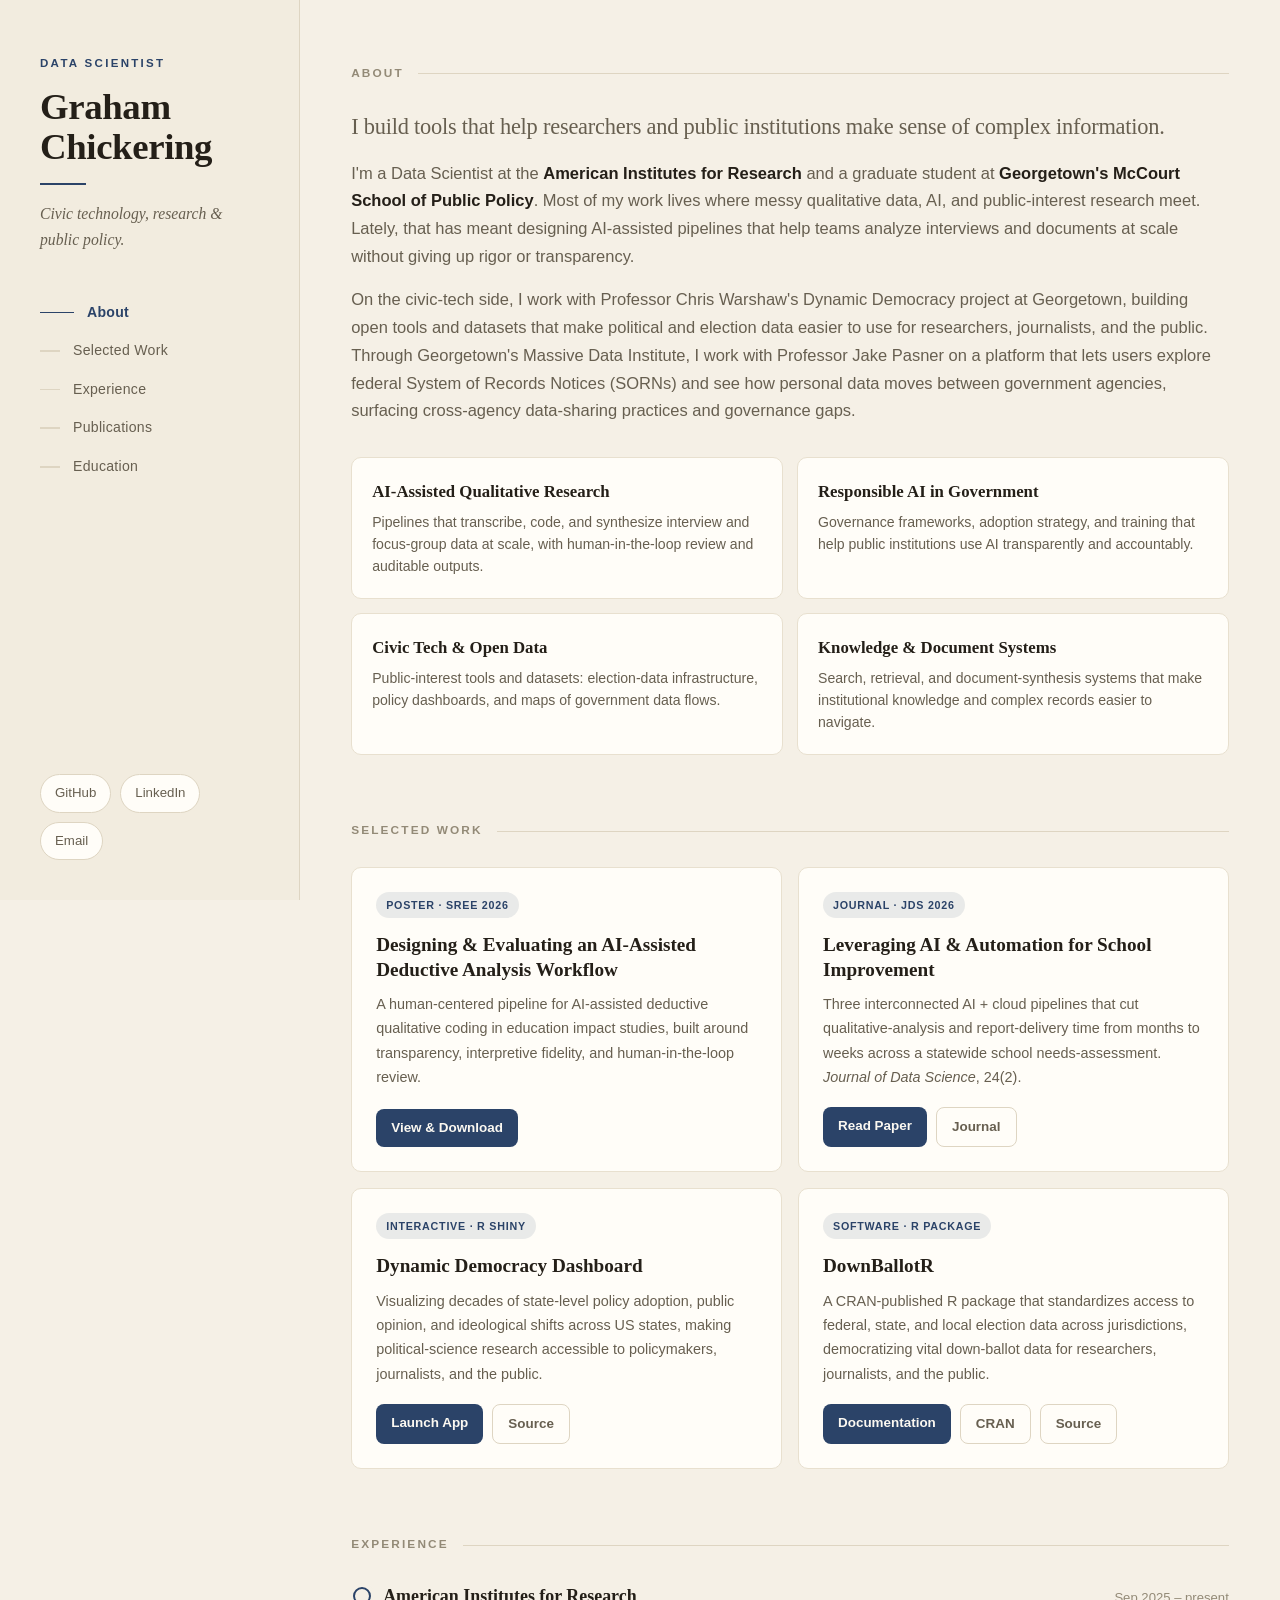
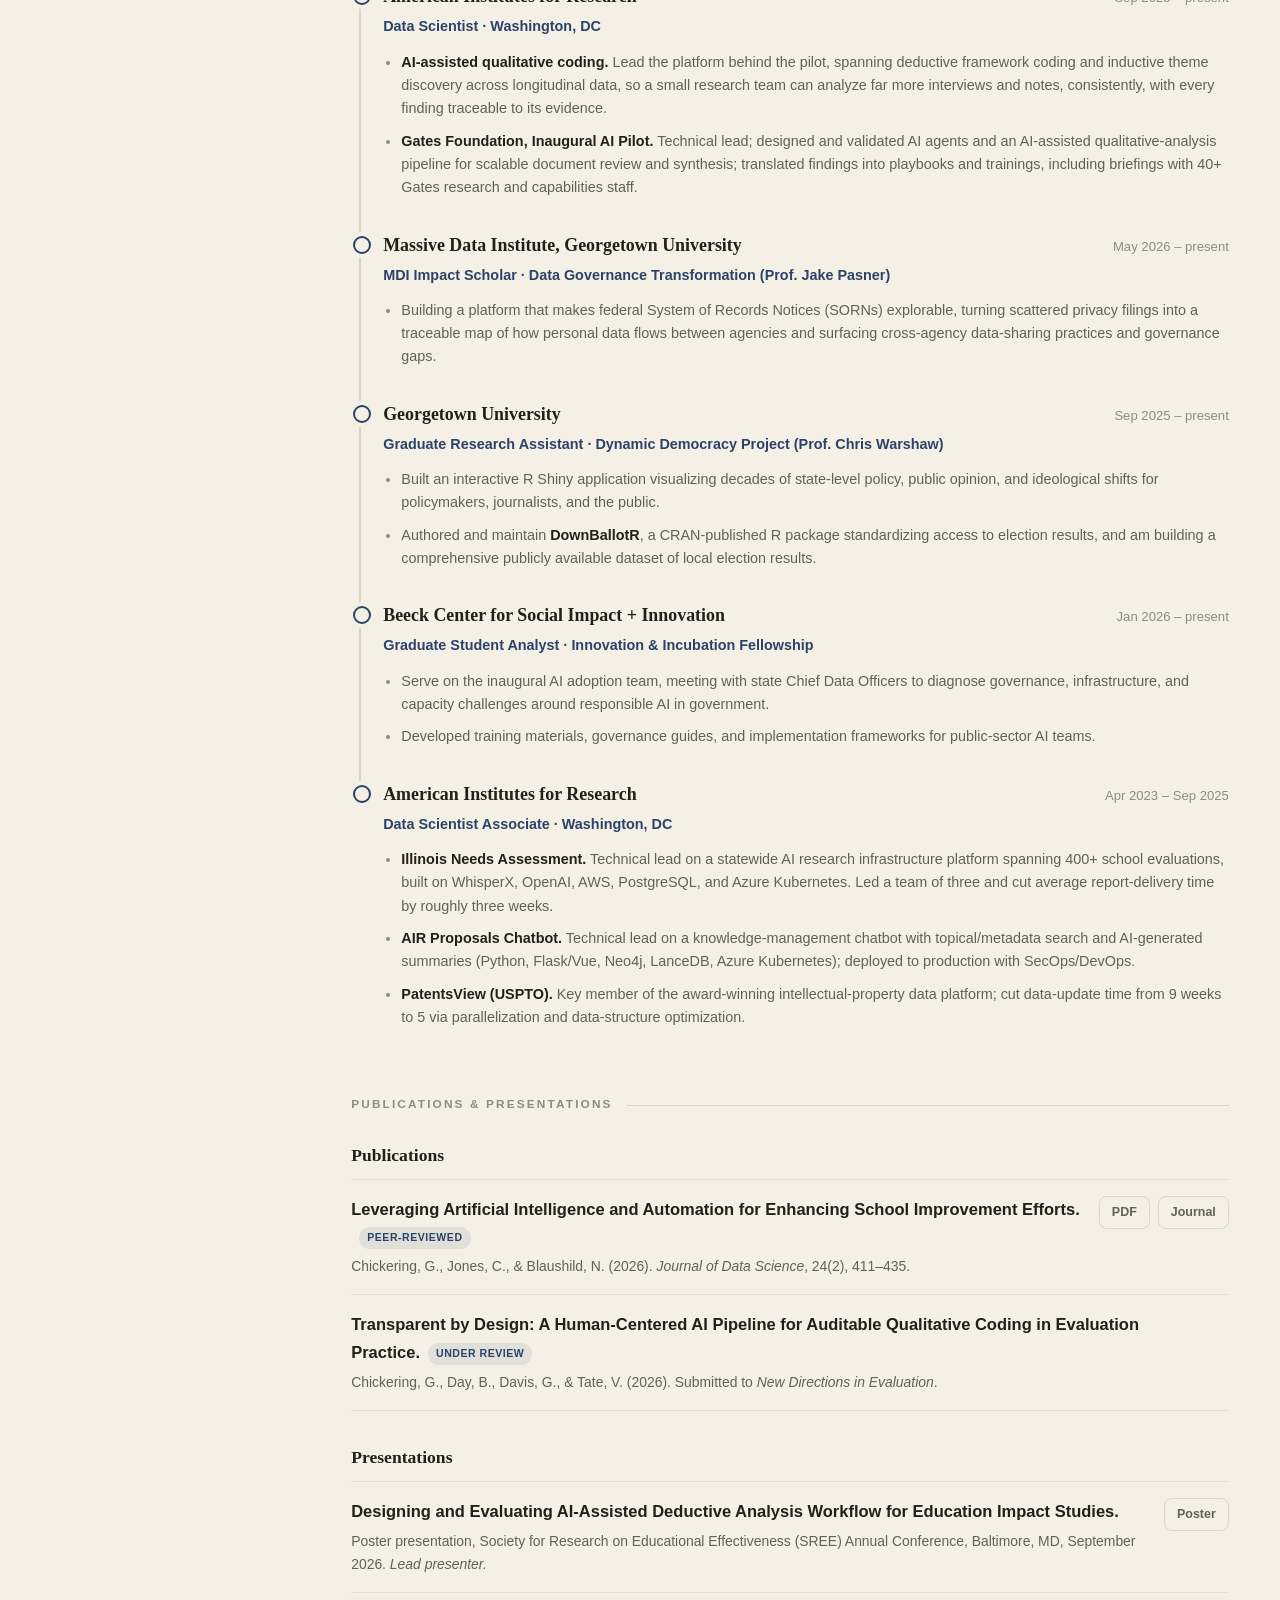
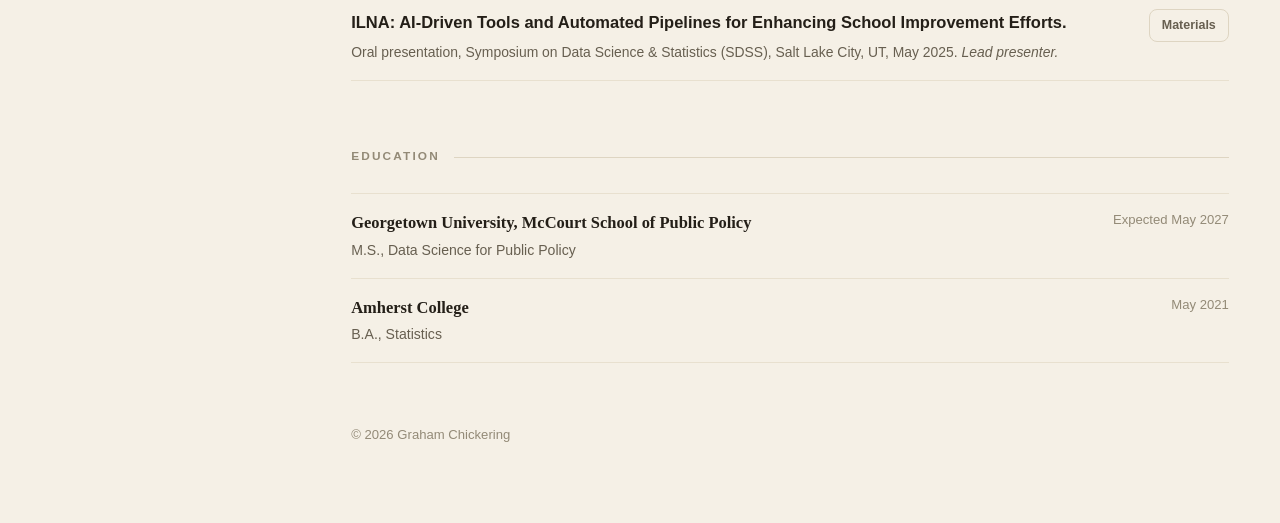
==== commit 25e5b512: "Force CSS cache-bust (v3); widen content (slimmer sidebar + padding); 'platform' wording Co-Authored" ====
--- a/index.html
+++ b/index.html
@@ -5,7 +5,7 @@
   <meta name="viewport" content="width=device-width, initial-scale=1">
   <title>Graham Chickering</title>
   <meta name="description" content="Graham Chickering, Data Scientist working at the intersection of civic technology, research, and public policy.">
-  <link rel="stylesheet" href="styles.css">
+  <link rel="stylesheet" href="styles.css?v=3">
   <link rel="icon" href="data:image/svg+xml,<svg xmlns='http://www.w3.org/2000/svg' viewBox='0 0 100 100'><text y='.9em' font-size='90'>📊</text></svg>">
 </head>
 <body>
@@ -171,7 +171,7 @@
             </div>
             <p class="xp-role">Data Scientist Associate · Washington, DC</p>
             <ul>
-              <li><span class="proj">Illinois Needs Assessment.</span> Technical lead on a statewide AI research infrastructure spanning 400+ school evaluations, built on WhisperX, OpenAI, AWS, PostgreSQL, and Azure Kubernetes. Led a team of three and cut average report-delivery time by roughly three weeks.</li>
+              <li><span class="proj">Illinois Needs Assessment.</span> Technical lead on a statewide AI research infrastructure platform spanning 400+ school evaluations, built on WhisperX, OpenAI, AWS, PostgreSQL, and Azure Kubernetes. Led a team of three and cut average report-delivery time by roughly three weeks.</li>
               <li><span class="proj">AIR Proposals Chatbot.</span> Technical lead on a knowledge-management chatbot with topical/metadata search and AI-generated summaries (Python, Flask/Vue, Neo4j, LanceDB, Azure Kubernetes); deployed to production with SecOps/DevOps.</li>
               <li><span class="proj">PatentsView (USPTO).</span> Key member of the award-winning intellectual-property data platform; cut data-update time from 9 weeks to 5 via parallelization and data-structure optimization.</li>
             </ul>
--- a/styles.css
+++ b/styles.css
@@ -15,7 +15,7 @@
   --accent: #2b4368;            /* navy ink */
   --accent-ink: #223a5c;
   --accent-soft: rgba(43, 67, 104, .10);
-  --sidebar-w: 340px;
+  --sidebar-w: 300px;
   --radius: 10px;
   --maxw: 1160px;
   --serif: "Iowan Old Style", "Palatino Linotype", Palatino, Georgia, Cambria, "Times New Roman", serif;
@@ -49,7 +49,7 @@
 }
 main {
   margin-left: var(--sidebar-w);
-  padding: 66px clamp(28px, 6vw, 92px);
+  padding: 64px clamp(24px, 4vw, 60px);
 }
 .inner { max-width: var(--maxw); margin: 0 auto; }
 
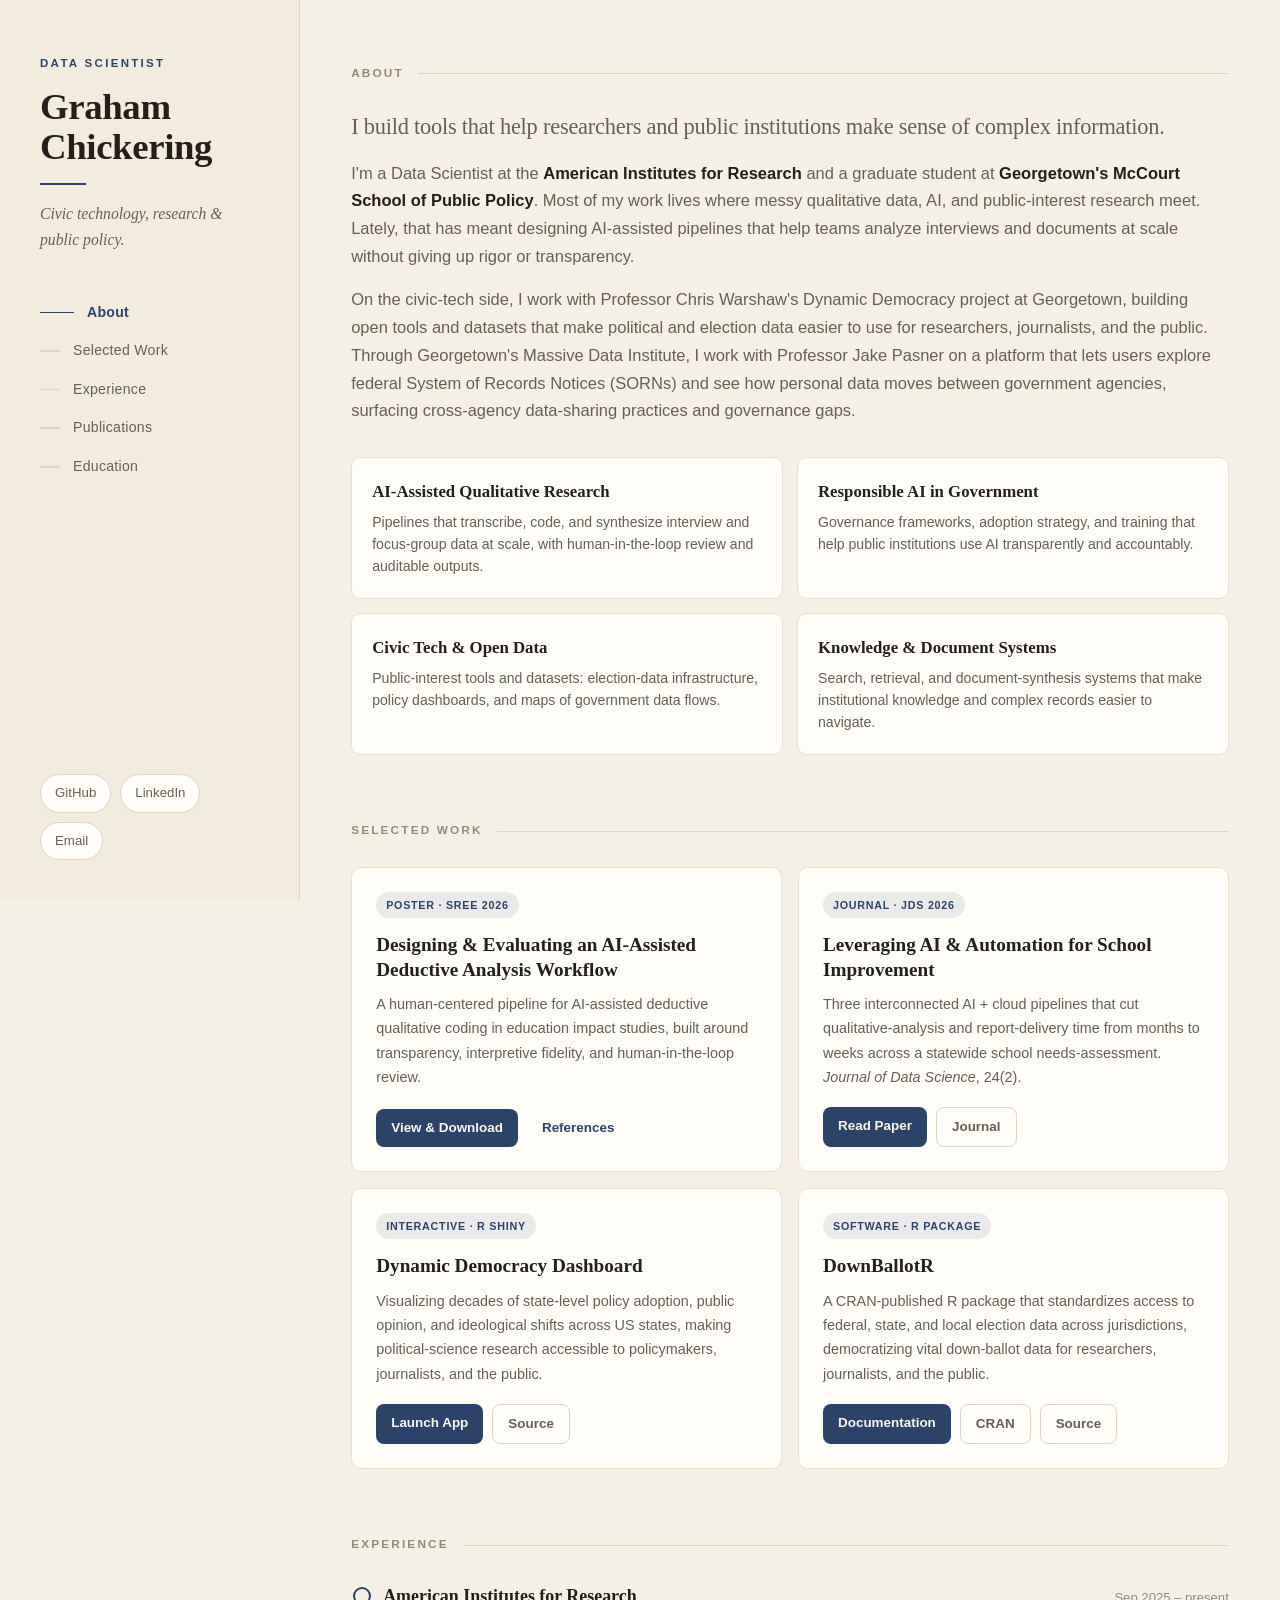
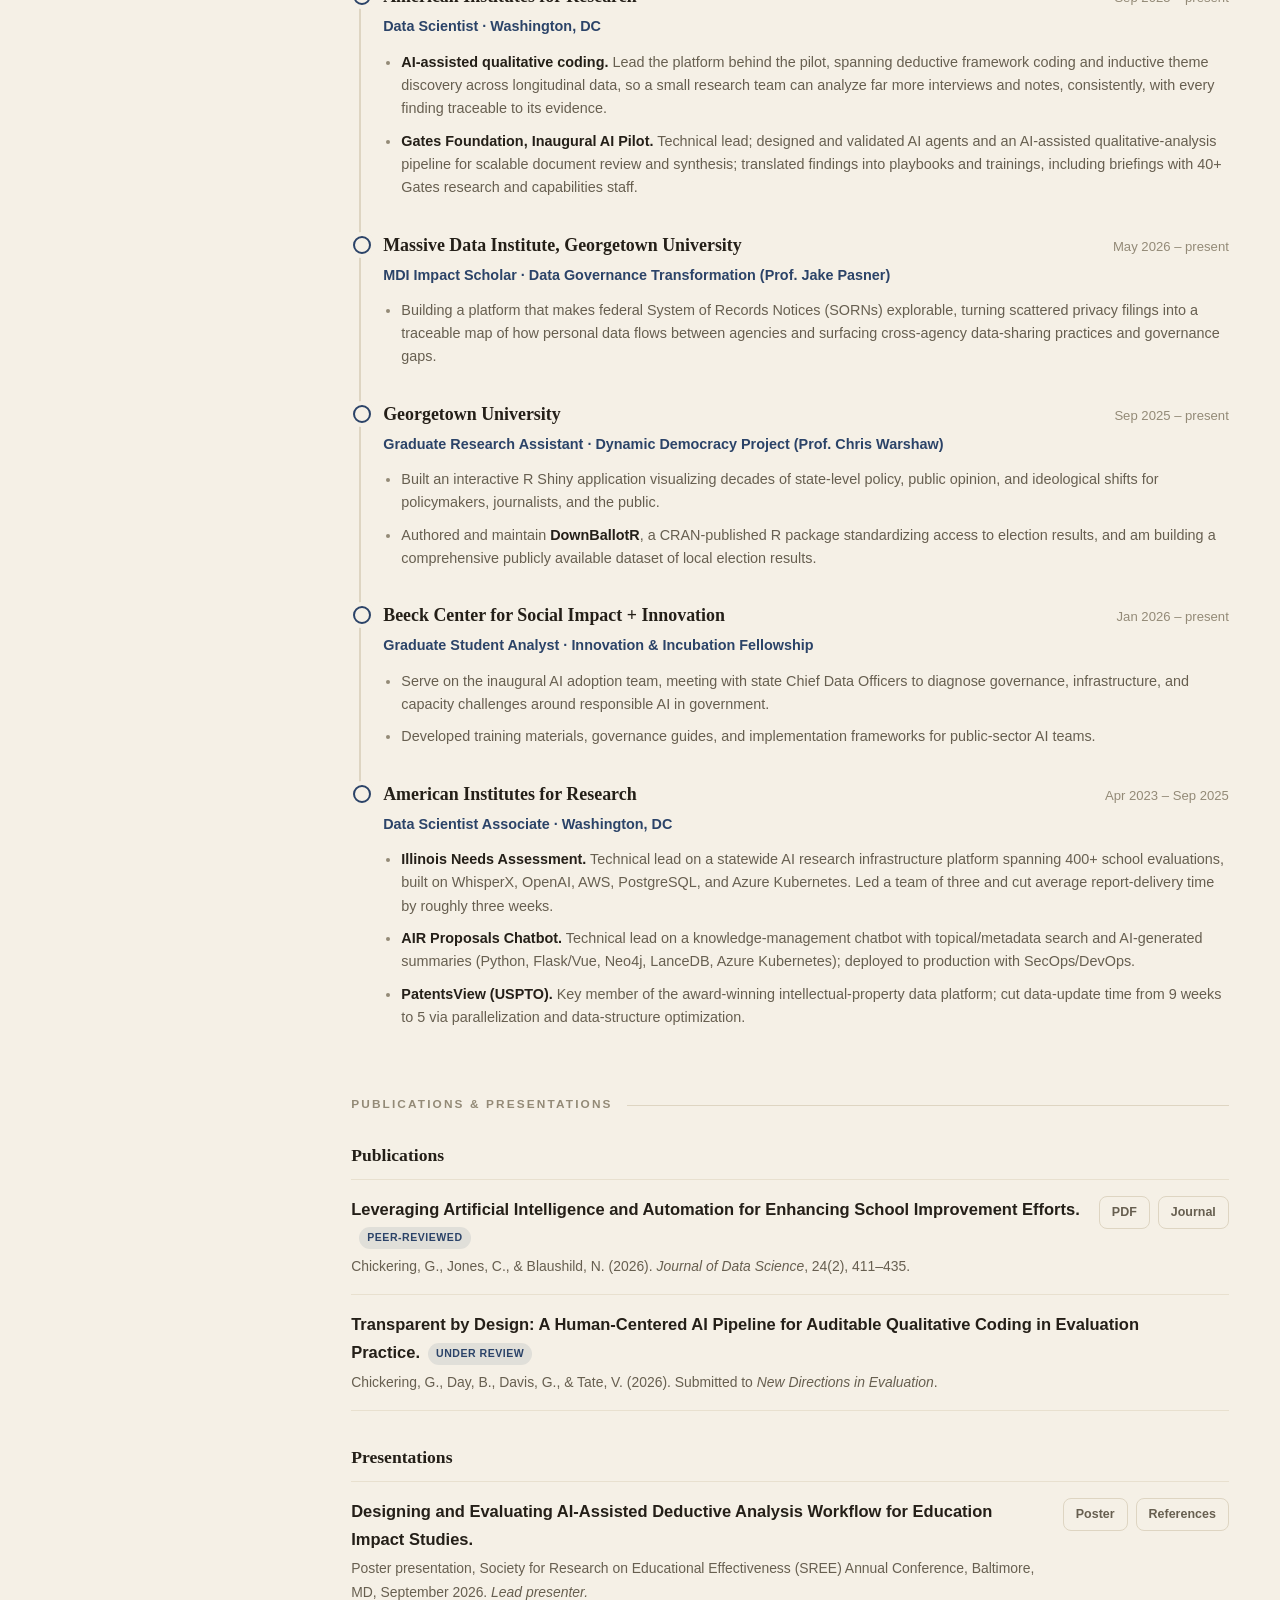
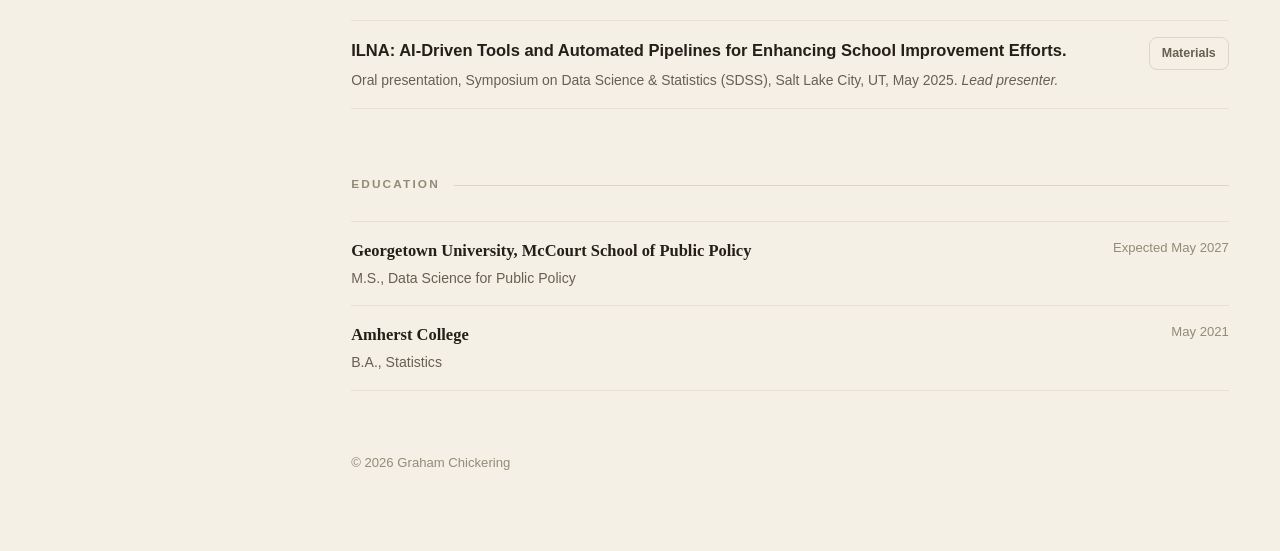
==== commit b356f78a: "Add SREE 2026 literature cited page" ====
--- a/index.html
+++ b/index.html
@@ -5,7 +5,7 @@
   <meta name="viewport" content="width=device-width, initial-scale=1">
   <title>Graham Chickering</title>
   <meta name="description" content="Graham Chickering, Data Scientist working at the intersection of civic technology, research, and public policy.">
-  <link rel="stylesheet" href="styles.css?v=3">
+  <link rel="stylesheet" href="styles.css?v=5">
   <link rel="icon" href="data:image/svg+xml,<svg xmlns='http://www.w3.org/2000/svg' viewBox='0 0 100 100'><text y='.9em' font-size='90'>📊</text></svg>">
 </head>
 <body>
@@ -75,6 +75,7 @@
             <p>A human-centered pipeline for AI-assisted deductive qualitative coding in education impact studies, built around transparency, interpretive fidelity, and human-in-the-loop review.</p>
             <div class="actions">
               <a class="primary" href="sree.html">View &amp; Download</a>
+              <a href="refs.html">References</a>
             </div>
           </article>
 
@@ -216,6 +217,7 @@
             </div>
             <div class="pub-links">
               <a href="sree.html">Poster</a>
+              <a href="refs.html">References</a>
             </div>
           </div>
 
--- a/styles.css
+++ b/styles.css
@@ -17,7 +17,7 @@
   --accent-soft: rgba(43, 67, 104, .10);
   --sidebar-w: 300px;
   --radius: 10px;
-  --maxw: 1160px;
+  --maxw: 1000px;
   --serif: "Iowan Old Style", "Palatino Linotype", Palatino, Georgia, Cambria, "Times New Roman", serif;
   --sans: "Inter", -apple-system, BlinkMacSystemFont, "Segoe UI", Roboto, Helvetica, Arial, sans-serif;
 }
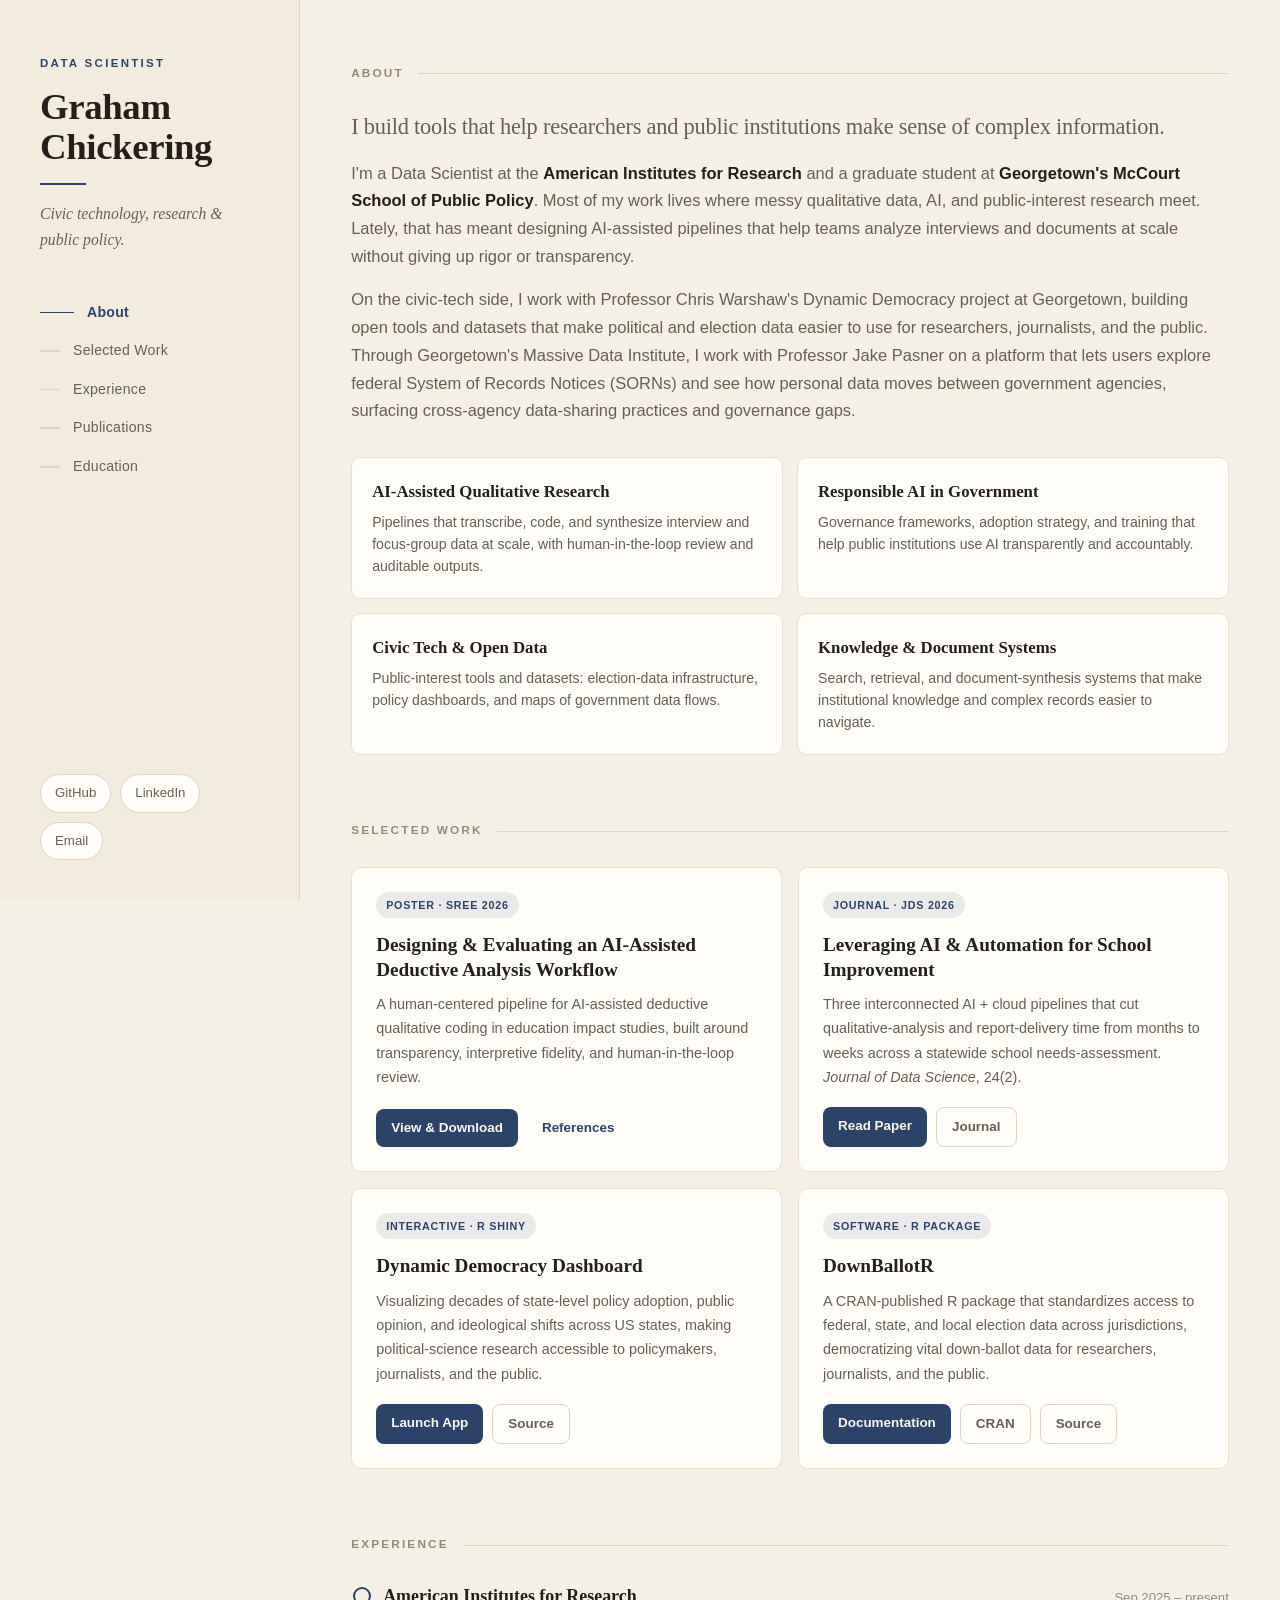
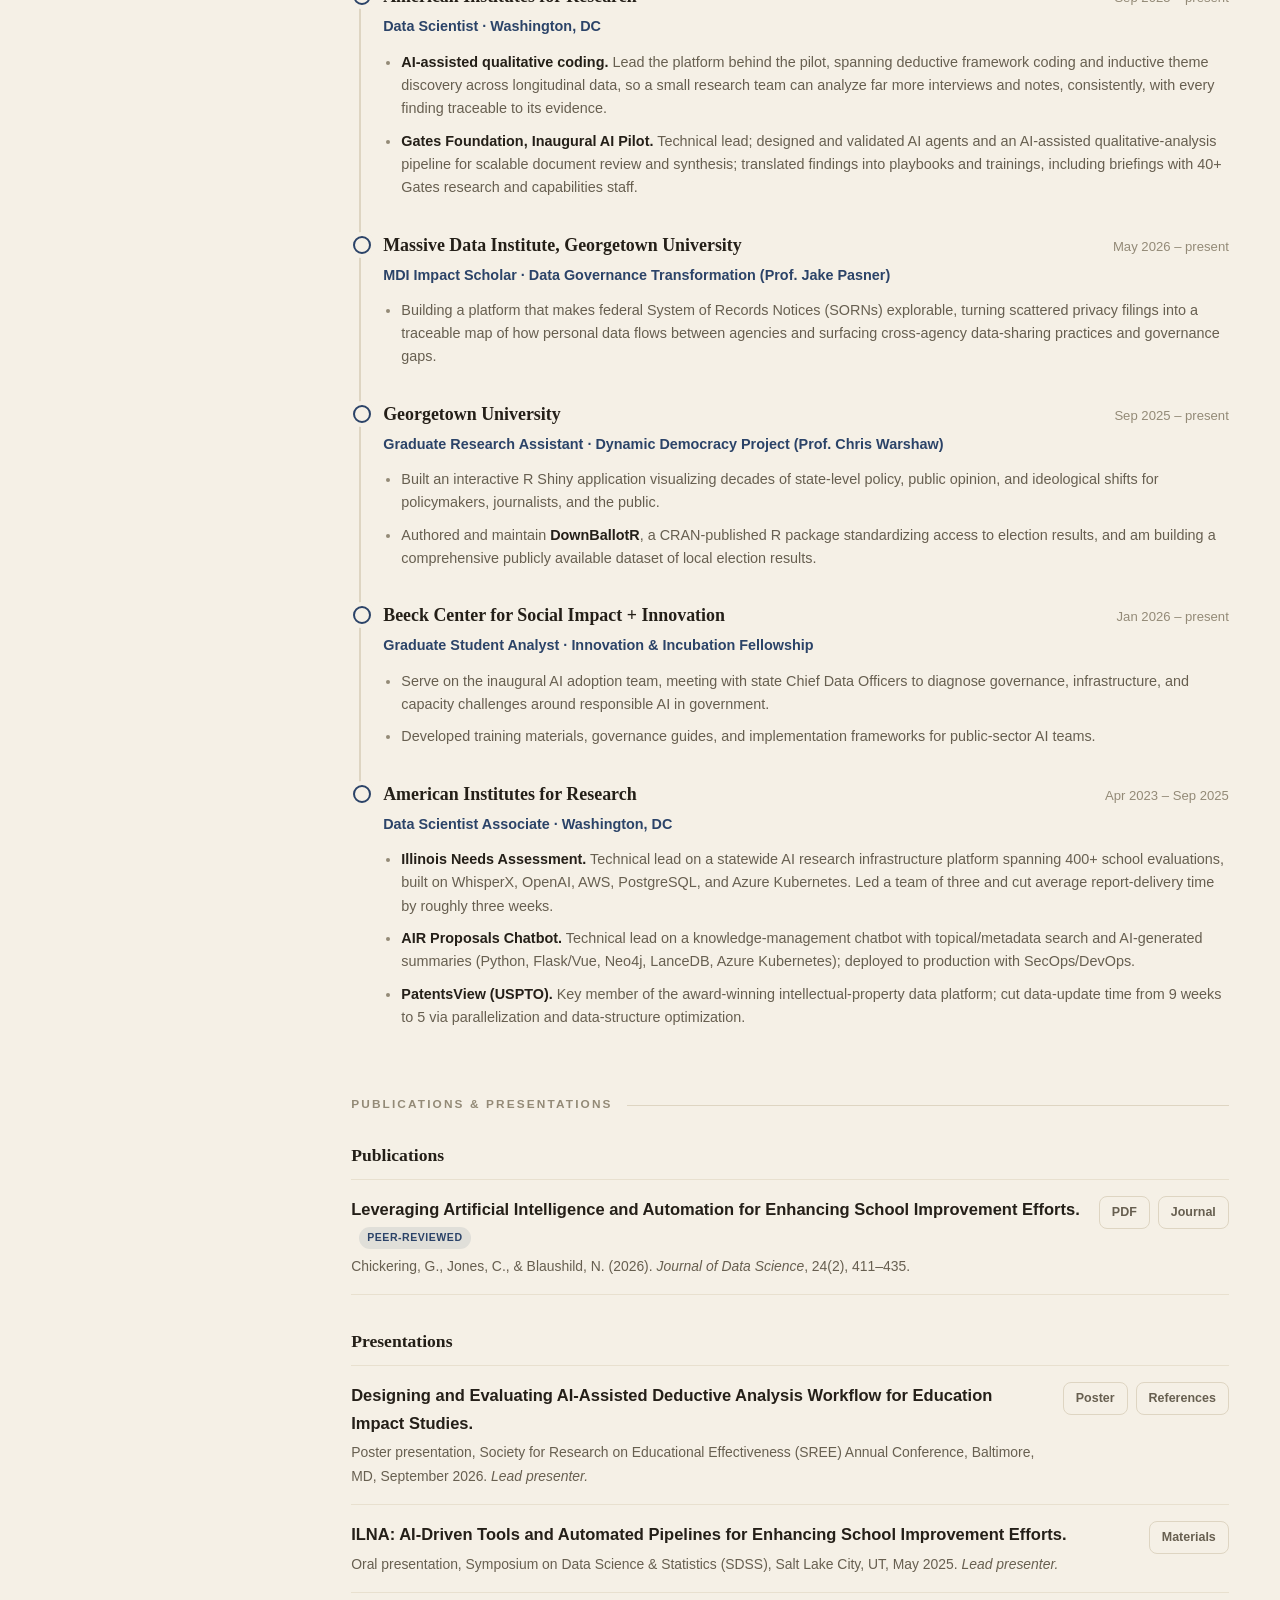
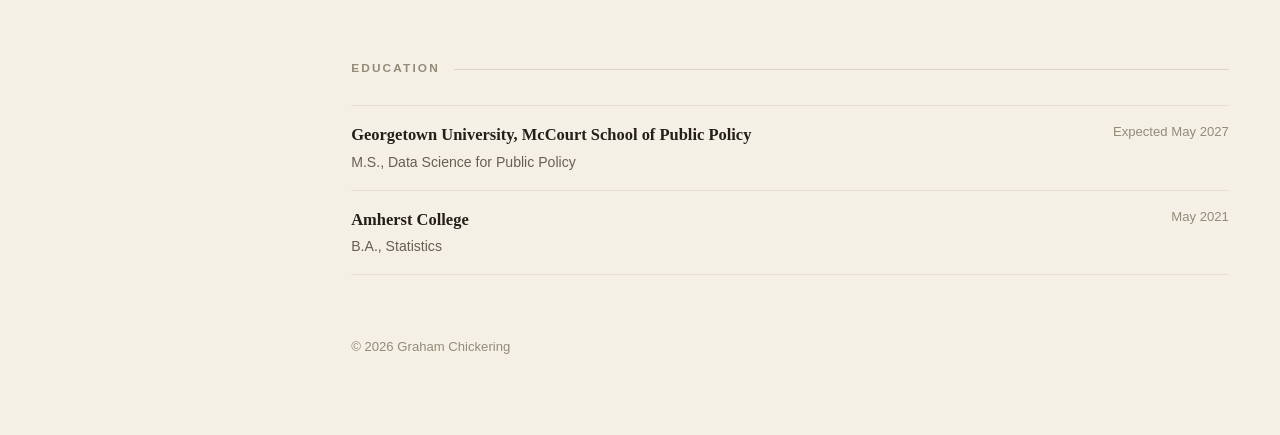
==== commit 026d77c6: "chore: remove under-review publication from publications section Co-Authored-By: Claude Fable 5.1 <n" ====
--- a/index.html
+++ b/index.html
@@ -196,13 +196,6 @@
             <div class="pub-links">
               <a href="paper.html">PDF</a>
               <a href="https://jds-online.org/journal/JDS/article/1464/info" target="_blank" rel="noopener">Journal</a>
-            </div>
-          </div>
-
-          <div class="pub">
-            <div class="cite">
-              <p class="cite"><span class="title">Transparent by Design: A Human-Centered AI Pipeline for Auditable Qualitative Coding in Evaluation Practice.</span><span class="status">Under review</span></p>
-              <p class="venue">Chickering, G., Day, B., Davis, G., &amp; Tate, V. (2026). Submitted to <em>New Directions in Evaluation</em>.</p>
             </div>
           </div>
         </div>
